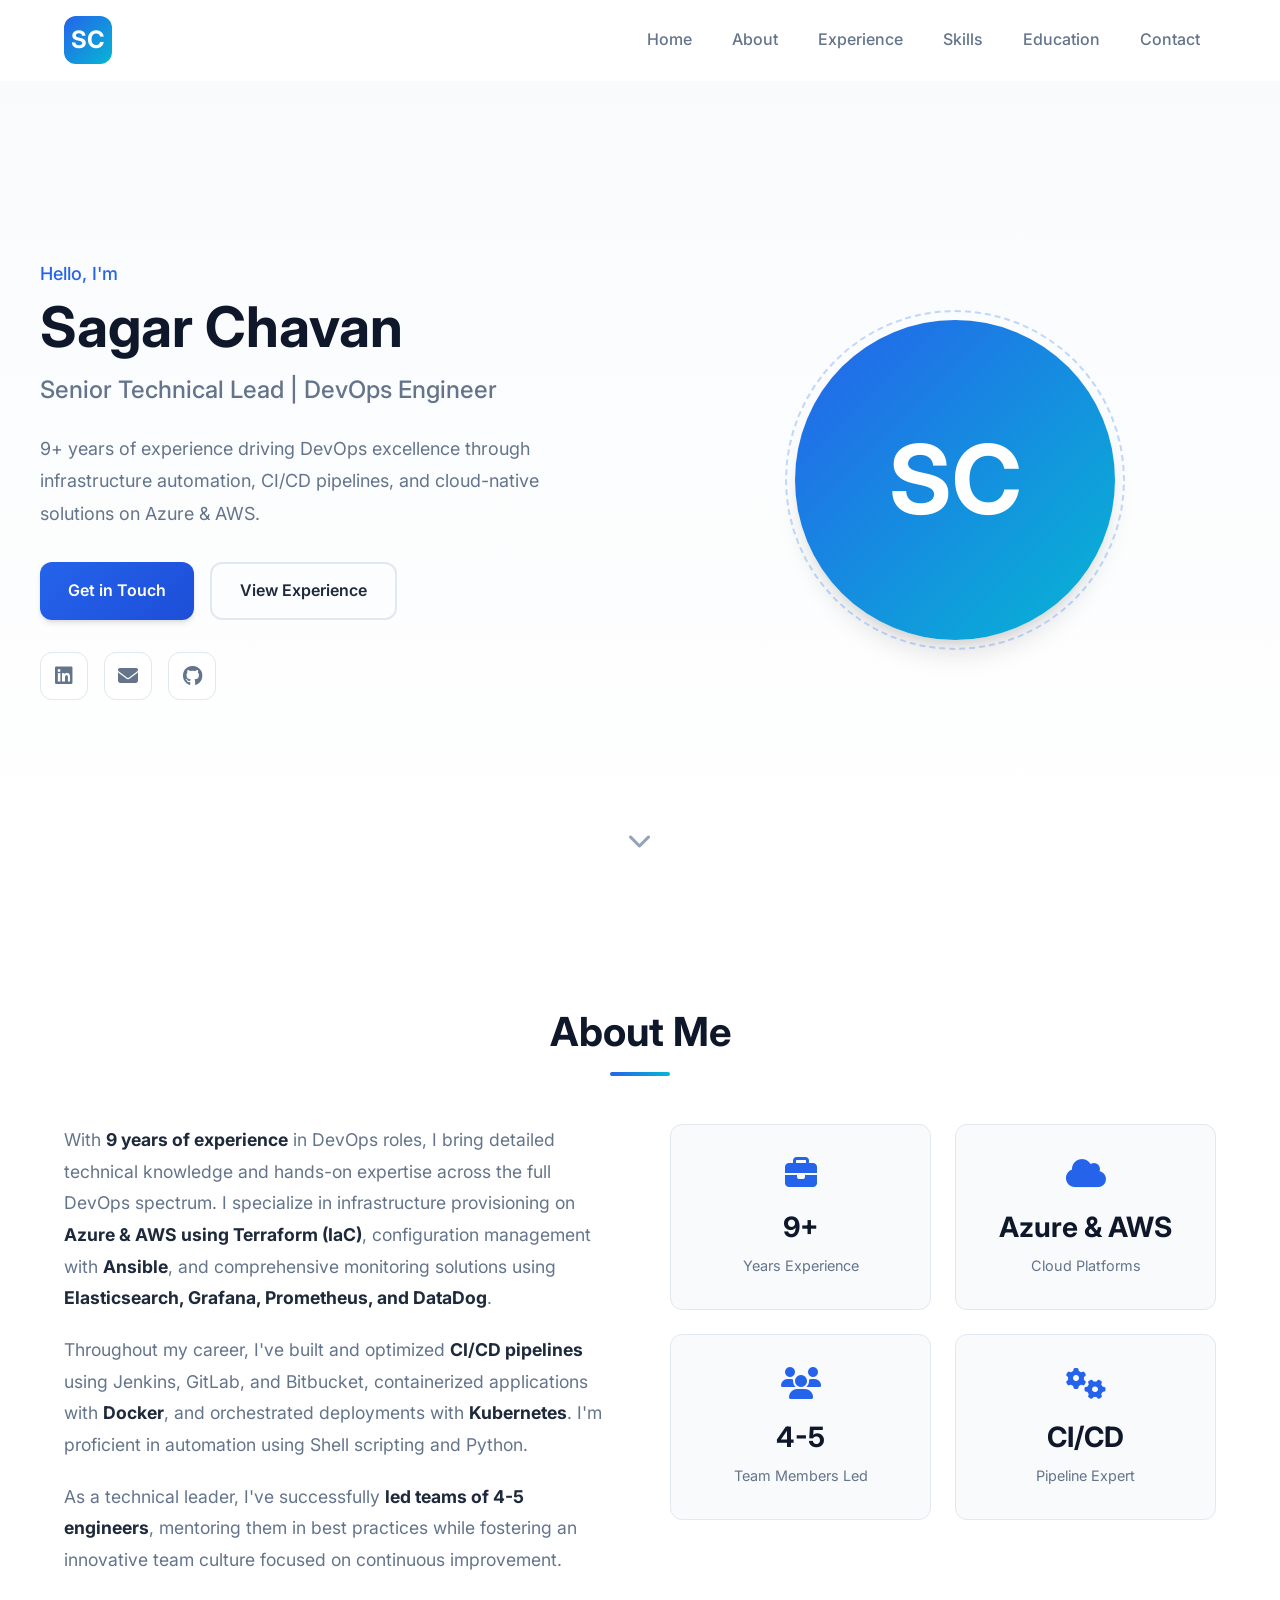
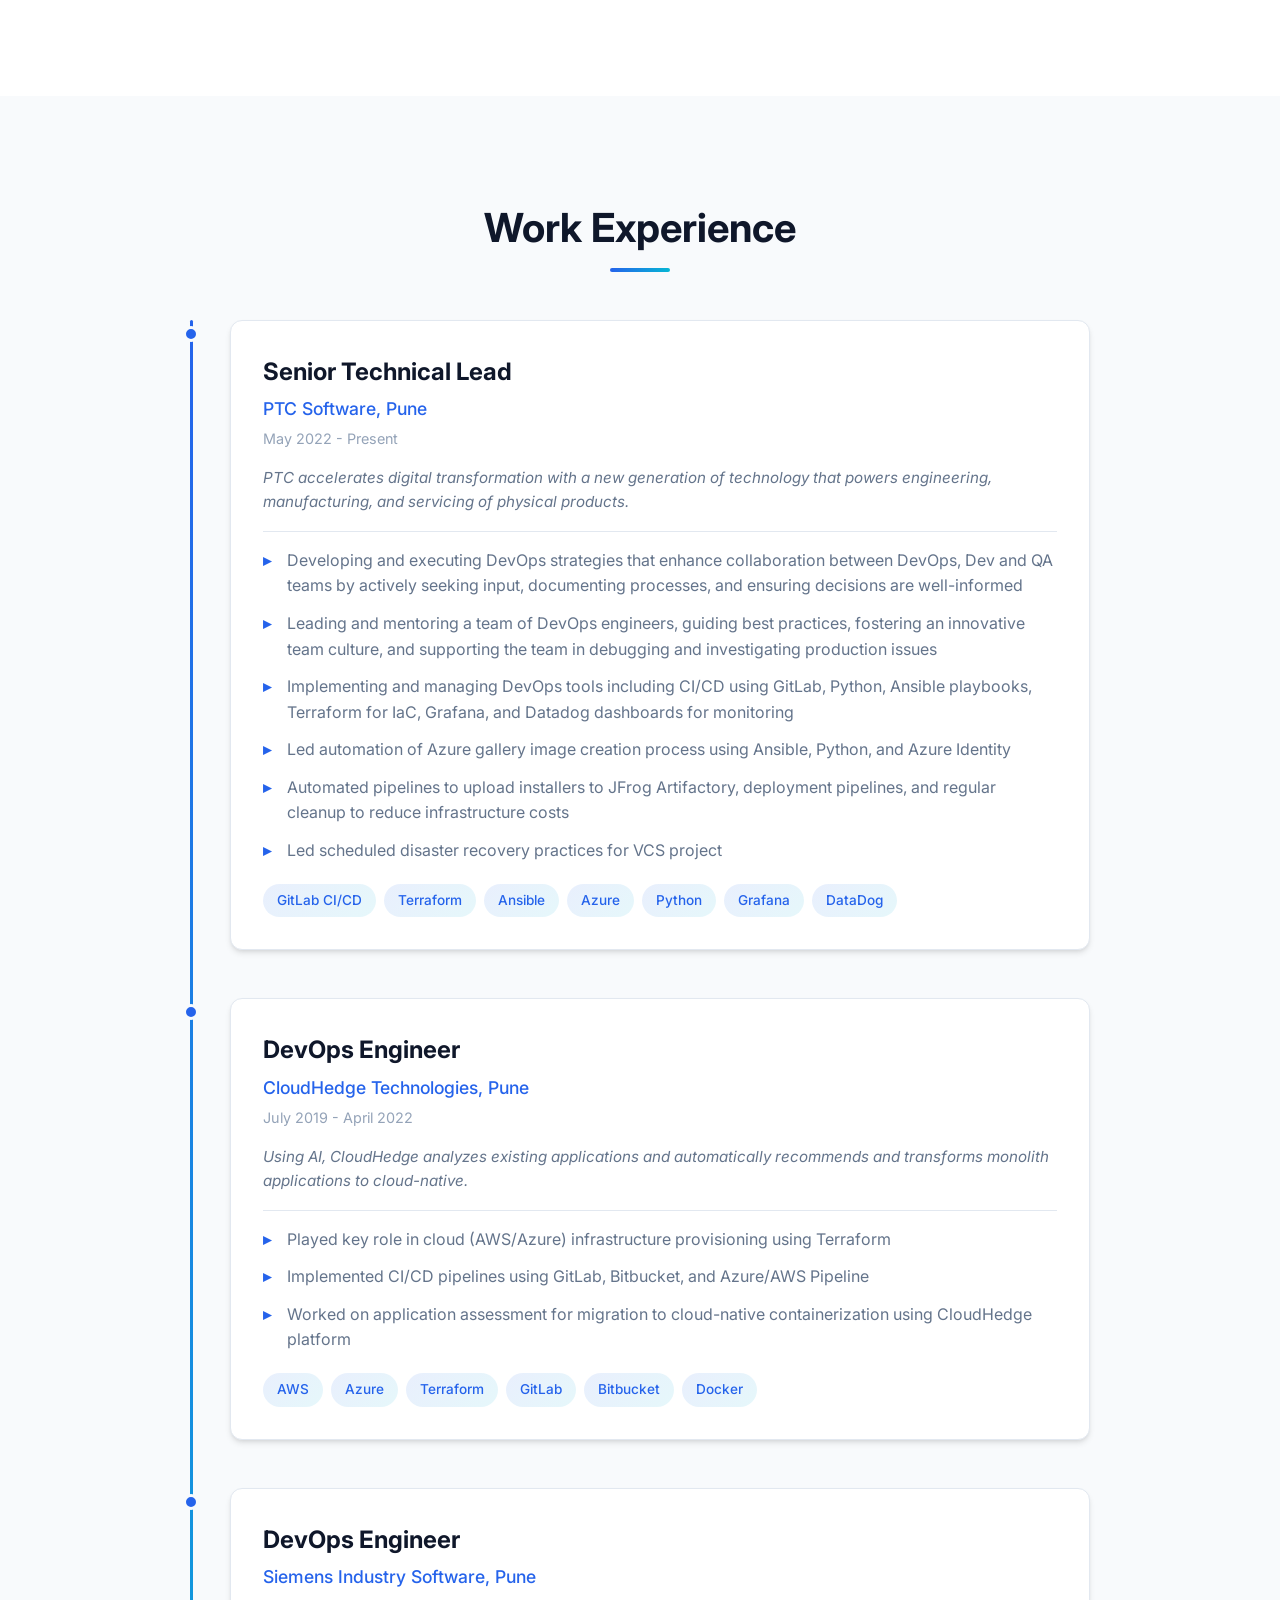
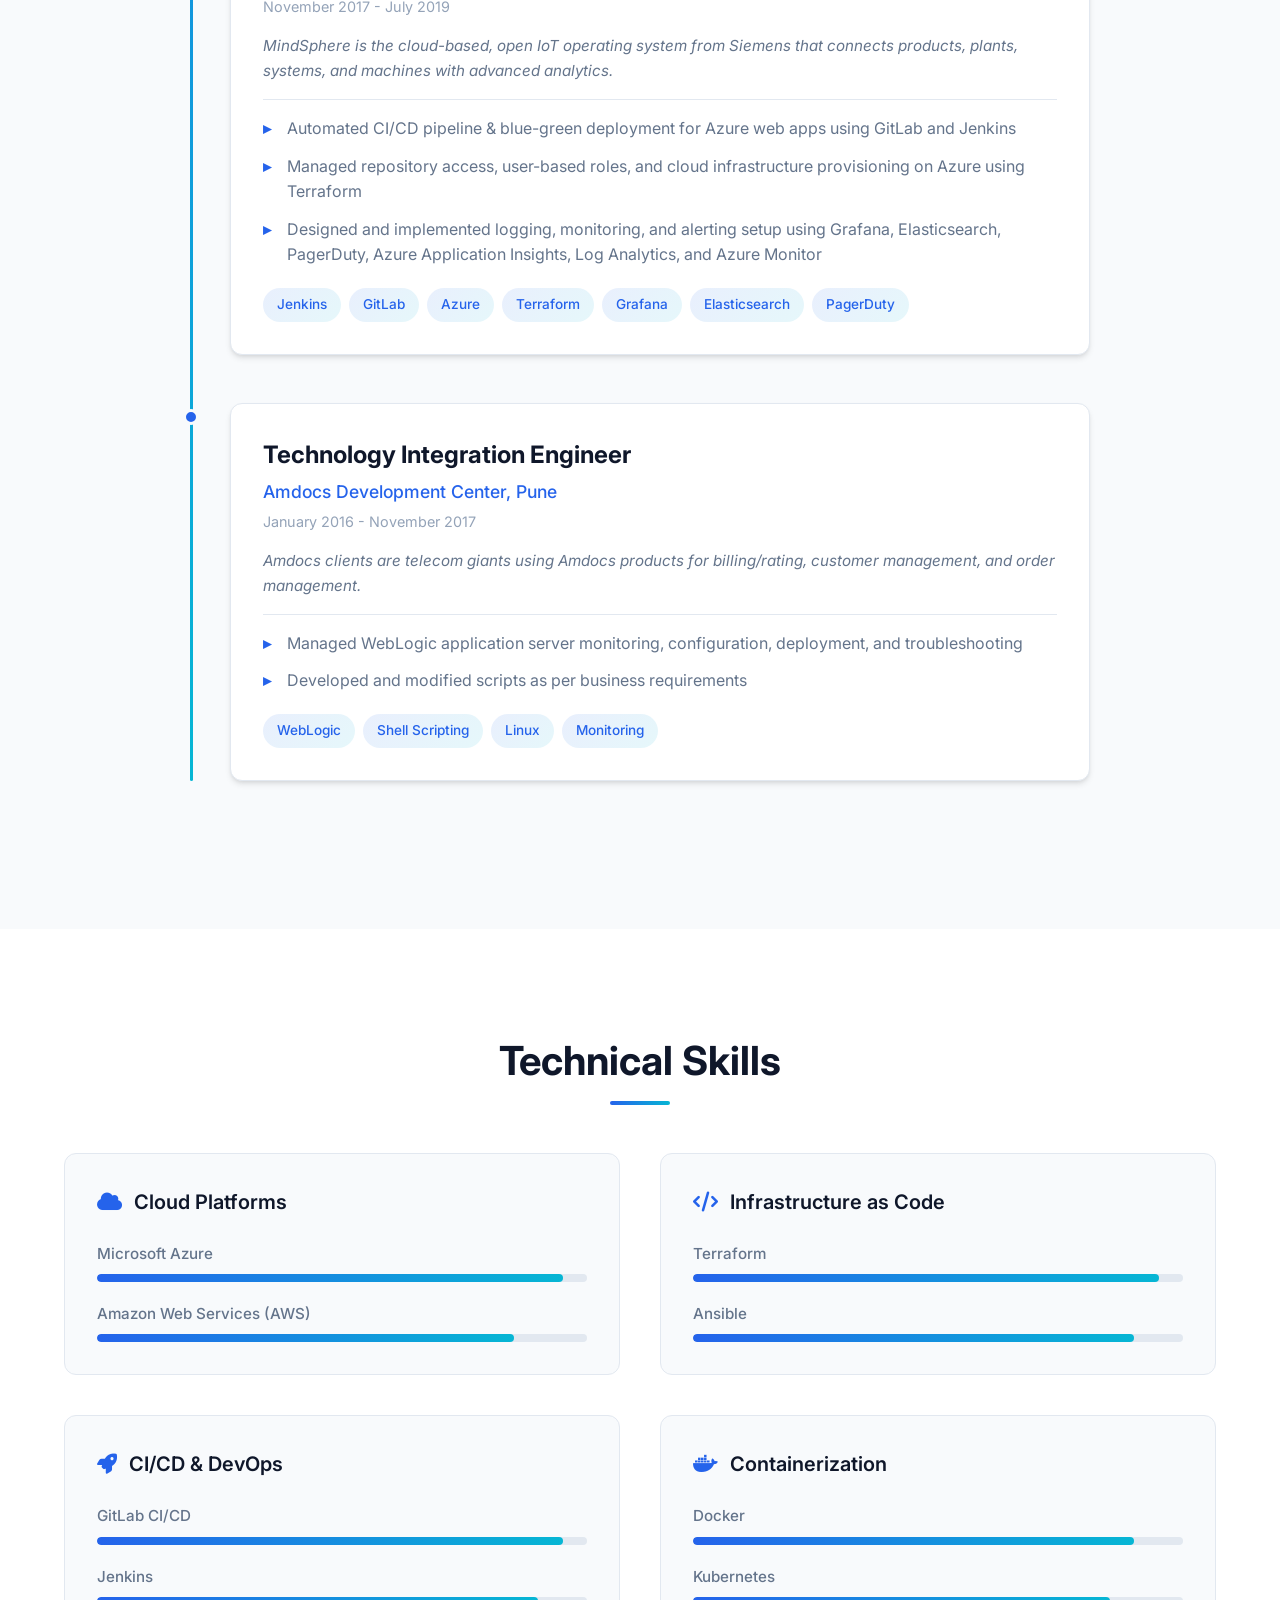
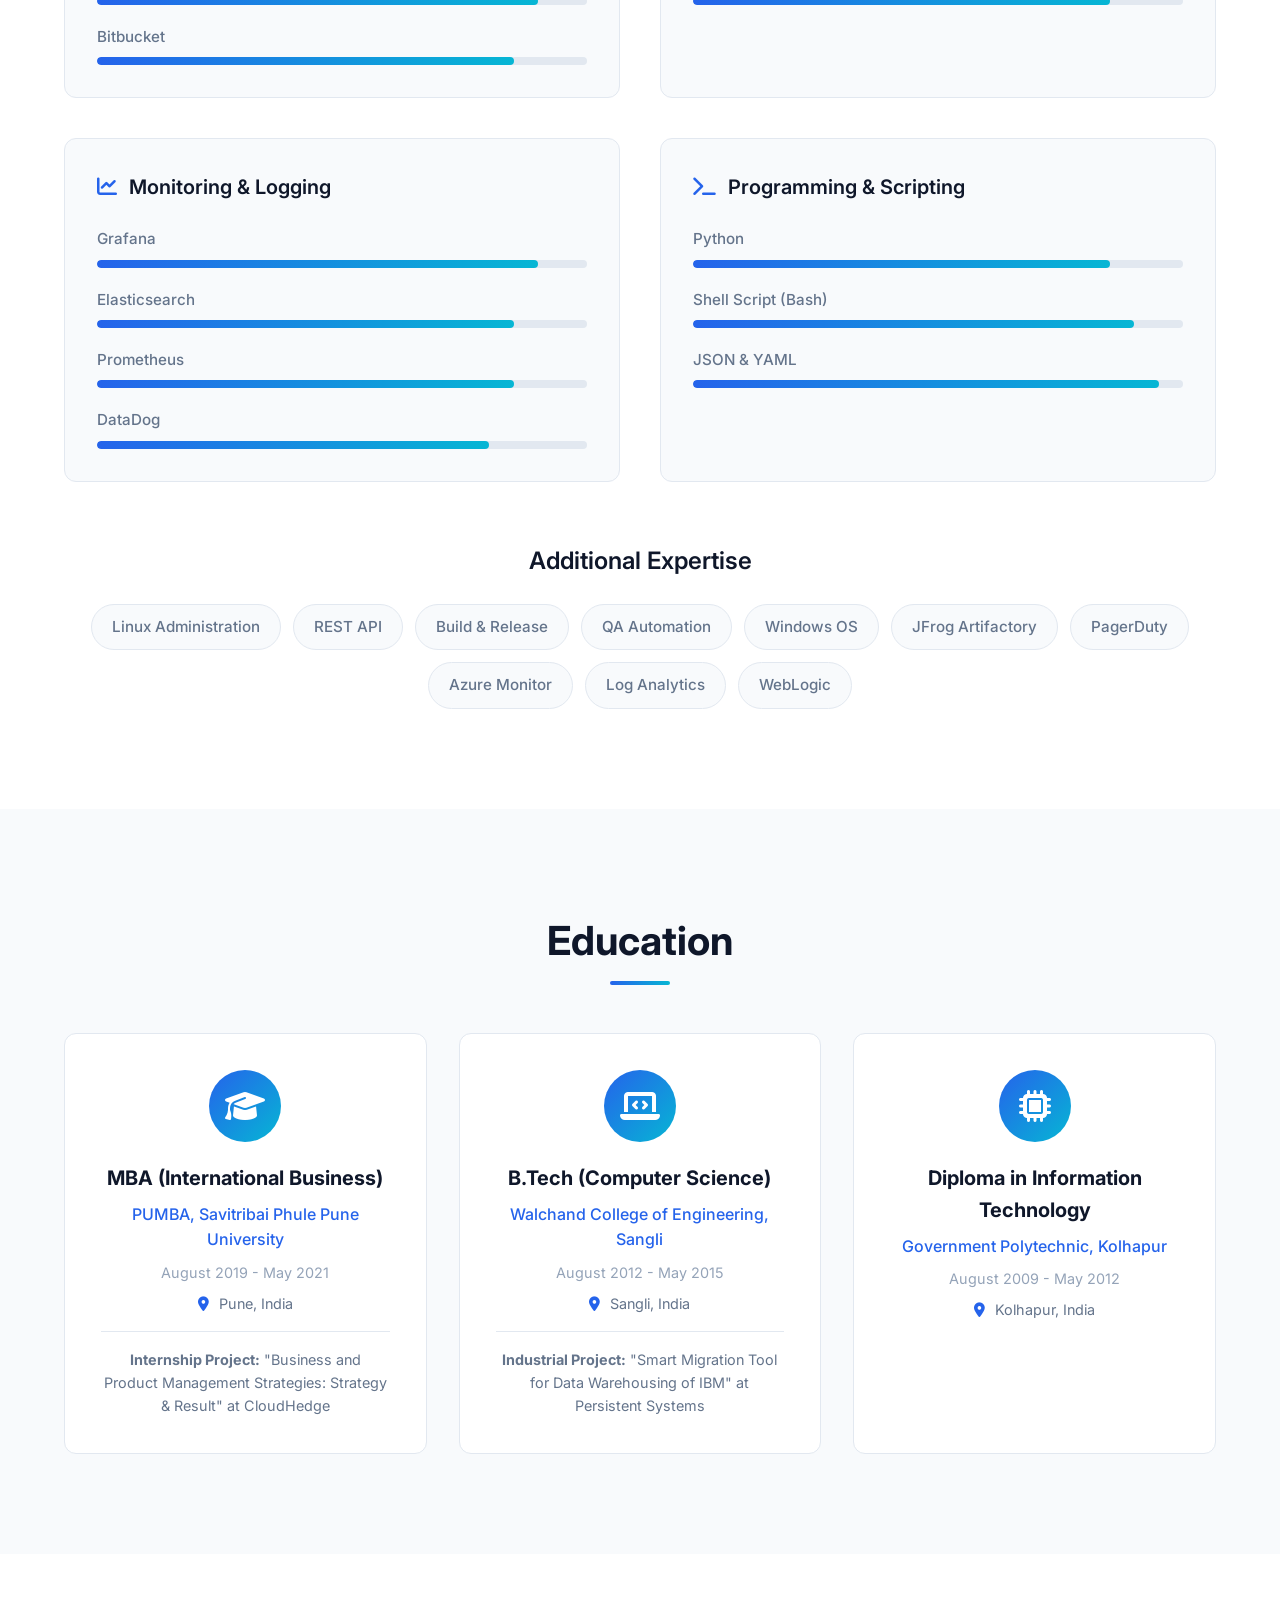
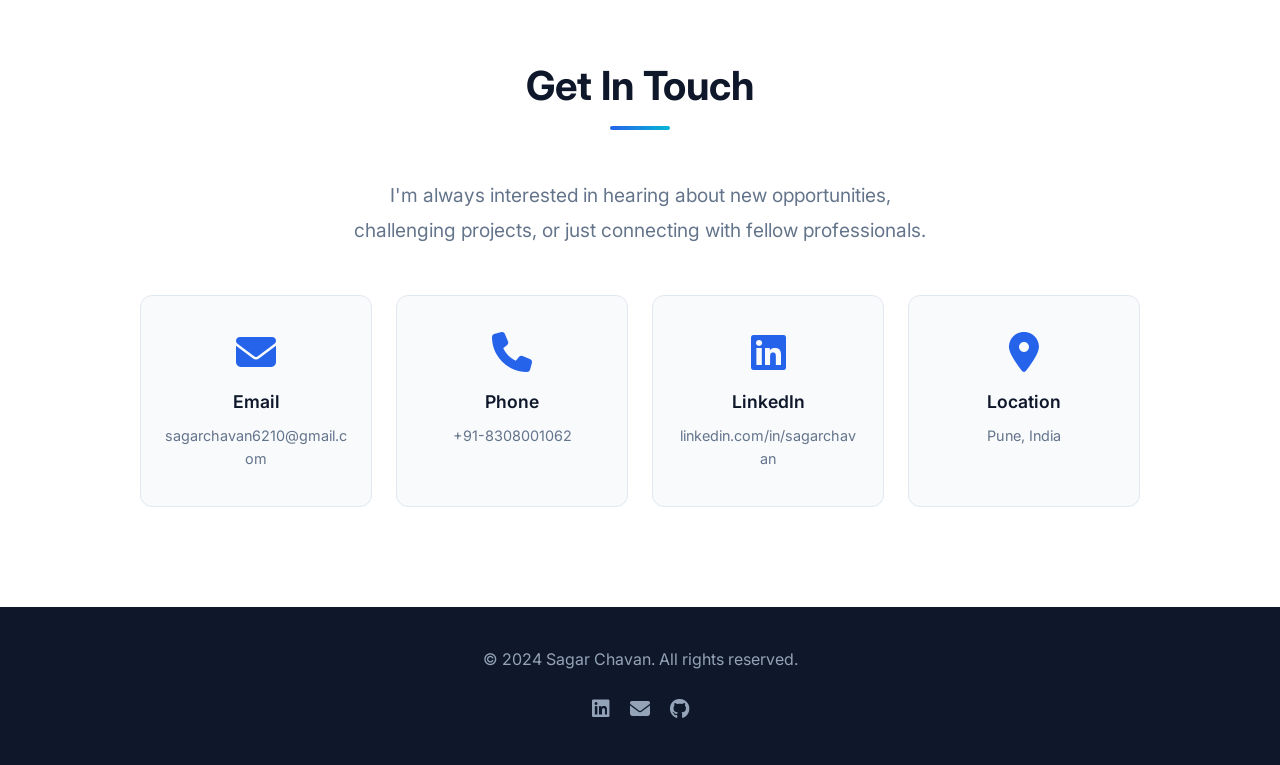
==== index.html @ 1bc1cfb4 "Add professional portfolio website - Responsive single-page portfolio with navbar - Hero section wit" ====
<!DOCTYPE html>
<html lang="en">
<head>
    <meta charset="UTF-8">
    <meta name="viewport" content="width=device-width, initial-scale=1.0">
    <meta name="description" content="Sagar Chavan - Senior Technical Lead | DevOps Engineer with 9+ years of experience">
    <title>Sagar Chavan | Senior Technical Lead - DevOps</title>
    <link rel="stylesheet" href="styles.css">
    <link rel="preconnect" href="https://fonts.googleapis.com">
    <link rel="preconnect" href="https://fonts.gstatic.com" crossorigin>
    <link href="https://fonts.googleapis.com/css2?family=Inter:wght@300;400;500;600;700&display=swap" rel="stylesheet">
    <link rel="stylesheet" href="https://cdnjs.cloudflare.com/ajax/libs/font-awesome/6.4.0/css/all.min.css">
</head>
<body>
    <!-- Navigation -->
    <nav class="navbar">
        <div class="nav-container">
            <a href="#home" class="nav-logo">SC</a>
            <ul class="nav-menu">
                <li><a href="#home" class="nav-link">Home</a></li>
                <li><a href="#about" class="nav-link">About</a></li>
                <li><a href="#experience" class="nav-link">Experience</a></li>
                <li><a href="#skills" class="nav-link">Skills</a></li>
                <li><a href="#education" class="nav-link">Education</a></li>
                <li><a href="#contact" class="nav-link">Contact</a></li>
            </ul>
            <div class="hamburger">
                <span class="bar"></span>
                <span class="bar"></span>
                <span class="bar"></span>
            </div>
        </div>
    </nav>

    <!-- Hero Section -->
    <section id="home" class="hero">
        <div class="hero-content">
            <div class="hero-text">
                <p class="greeting">Hello, I'm</p>
                <h1 class="hero-title">Sagar Chavan</h1>
                <h2 class="hero-subtitle">Senior Technical Lead | DevOps Engineer</h2>
                <p class="hero-description">
                    9+ years of experience driving DevOps excellence through infrastructure automation, 
                    CI/CD pipelines, and cloud-native solutions on Azure & AWS.
                </p>
                <div class="hero-buttons">
                    <a href="#contact" class="btn btn-primary">Get in Touch</a>
                    <a href="#experience" class="btn btn-secondary">View Experience</a>
                </div>
                <div class="social-links">
                    <a href="https://linkedin.com/in/sagarchavan" target="_blank" aria-label="LinkedIn">
                        <i class="fab fa-linkedin"></i>
                    </a>
                    <a href="mailto:sagarchavan6210@gmail.com" aria-label="Email">
                        <i class="fas fa-envelope"></i>
                    </a>
                    <a href="https://github.com/sagarchavan" target="_blank" aria-label="GitHub">
                        <i class="fab fa-github"></i>
                    </a>
                </div>
            </div>
            <div class="hero-visual">
                <div class="profile-circle">
                    <div class="profile-initials">SC</div>
                </div>
            </div>
        </div>
        <div class="scroll-indicator">
            <i class="fas fa-chevron-down"></i>
        </div>
    </section>

    <!-- About Section -->
    <section id="about" class="about">
        <div class="container">
            <h2 class="section-title">About Me</h2>
            <div class="about-content">
                <div class="about-text">
                    <p>
                        With <strong>9 years of experience</strong> in DevOps roles, I bring detailed technical knowledge 
                        and hands-on expertise across the full DevOps spectrum. I specialize in infrastructure provisioning 
                        on <strong>Azure & AWS using Terraform (IaC)</strong>, configuration management with <strong>Ansible</strong>, 
                        and comprehensive monitoring solutions using <strong>Elasticsearch, Grafana, Prometheus, and DataDog</strong>.
                    </p>
                    <p>
                        Throughout my career, I've built and optimized <strong>CI/CD pipelines</strong> using Jenkins, GitLab, 
                        and Bitbucket, containerized applications with <strong>Docker</strong>, and orchestrated deployments 
                        with <strong>Kubernetes</strong>. I'm proficient in automation using Shell scripting and Python.
                    </p>
                    <p>
                        As a technical leader, I've successfully <strong>led teams of 4-5 engineers</strong>, mentoring them 
                        in best practices while fostering an innovative team culture focused on continuous improvement.
                    </p>
                </div>
                <div class="about-highlights">
                    <div class="highlight-card">
                        <i class="fas fa-briefcase"></i>
                        <h3>9+</h3>
                        <p>Years Experience</p>
                    </div>
                    <div class="highlight-card">
                        <i class="fas fa-cloud"></i>
                        <h3>Azure & AWS</h3>
                        <p>Cloud Platforms</p>
                    </div>
                    <div class="highlight-card">
                        <i class="fas fa-users"></i>
                        <h3>4-5</h3>
                        <p>Team Members Led</p>
                    </div>
                    <div class="highlight-card">
                        <i class="fas fa-cogs"></i>
                        <h3>CI/CD</h3>
                        <p>Pipeline Expert</p>
                    </div>
                </div>
            </div>
        </div>
    </section>

    <!-- Experience Section -->
    <section id="experience" class="experience">
        <div class="container">
            <h2 class="section-title">Work Experience</h2>
            <div class="timeline">
                <!-- PTC Software -->
                <div class="timeline-item">
                    <div class="timeline-marker"></div>
                    <div class="timeline-content">
                        <div class="job-header">
                            <h3>Senior Technical Lead</h3>
                            <span class="company">PTC Software, Pune</span>
                            <span class="period">May 2022 - Present</span>
                        </div>
                        <p class="company-description">
                            PTC accelerates digital transformation with a new generation of technology that powers 
                            engineering, manufacturing, and servicing of physical products.
                        </p>
                        <ul class="achievements">
                            <li>Developing and executing DevOps strategies that enhance collaboration between DevOps, Dev and QA teams by actively seeking input, documenting processes, and ensuring decisions are well-informed</li>
                            <li>Leading and mentoring a team of DevOps engineers, guiding best practices, fostering an innovative team culture, and supporting the team in debugging and investigating production issues</li>
                            <li>Implementing and managing DevOps tools including CI/CD using GitLab, Python, Ansible playbooks, Terraform for IaC, Grafana, and Datadog dashboards for monitoring</li>
                            <li>Led automation of Azure gallery image creation process using Ansible, Python, and Azure Identity</li>
                            <li>Automated pipelines to upload installers to JFrog Artifactory, deployment pipelines, and regular cleanup to reduce infrastructure costs</li>
                            <li>Led scheduled disaster recovery practices for VCS project</li>
                        </ul>
                        <div class="tech-tags">
                            <span>GitLab CI/CD</span>
                            <span>Terraform</span>
                            <span>Ansible</span>
                            <span>Azure</span>
                            <span>Python</span>
                            <span>Grafana</span>
                            <span>DataDog</span>
                        </div>
                    </div>
                </div>

                <!-- CloudHedge -->
                <div class="timeline-item">
                    <div class="timeline-marker"></div>
                    <div class="timeline-content">
                        <div class="job-header">
                            <h3>DevOps Engineer</h3>
                            <span class="company">CloudHedge Technologies, Pune</span>
                            <span class="period">July 2019 - April 2022</span>
                        </div>
                        <p class="company-description">
                            Using AI, CloudHedge analyzes existing applications and automatically recommends and transforms 
                            monolith applications to cloud-native.
                        </p>
                        <ul class="achievements">
                            <li>Played key role in cloud (AWS/Azure) infrastructure provisioning using Terraform</li>
                            <li>Implemented CI/CD pipelines using GitLab, Bitbucket, and Azure/AWS Pipeline</li>
                            <li>Worked on application assessment for migration to cloud-native containerization using CloudHedge platform</li>
                        </ul>
                        <div class="tech-tags">
                            <span>AWS</span>
                            <span>Azure</span>
                            <span>Terraform</span>
                            <span>GitLab</span>
                            <span>Bitbucket</span>
                            <span>Docker</span>
                        </div>
                    </div>
                </div>

                <!-- Siemens -->
                <div class="timeline-item">
                    <div class="timeline-marker"></div>
                    <div class="timeline-content">
                        <div class="job-header">
                            <h3>DevOps Engineer</h3>
                            <span class="company">Siemens Industry Software, Pune</span>
                            <span class="period">November 2017 - July 2019</span>
                        </div>
                        <p class="company-description">
                            MindSphere is the cloud-based, open IoT operating system from Siemens that connects products, 
                            plants, systems, and machines with advanced analytics.
                        </p>
                        <ul class="achievements">
                            <li>Automated CI/CD pipeline & blue-green deployment for Azure web apps using GitLab and Jenkins</li>
                            <li>Managed repository access, user-based roles, and cloud infrastructure provisioning on Azure using Terraform</li>
                            <li>Designed and implemented logging, monitoring, and alerting setup using Grafana, Elasticsearch, PagerDuty, Azure Application Insights, Log Analytics, and Azure Monitor</li>
                        </ul>
                        <div class="tech-tags">
                            <span>Jenkins</span>
                            <span>GitLab</span>
                            <span>Azure</span>
                            <span>Terraform</span>
                            <span>Grafana</span>
                            <span>Elasticsearch</span>
                            <span>PagerDuty</span>
                        </div>
                    </div>
                </div>

                <!-- Amdocs -->
                <div class="timeline-item">
                    <div class="timeline-marker"></div>
                    <div class="timeline-content">
                        <div class="job-header">
                            <h3>Technology Integration Engineer</h3>
                            <span class="company">Amdocs Development Center, Pune</span>
                            <span class="period">January 2016 - November 2017</span>
                        </div>
                        <p class="company-description">
                            Amdocs clients are telecom giants using Amdocs products for billing/rating, customer management, 
                            and order management.
                        </p>
                        <ul class="achievements">
                            <li>Managed WebLogic application server monitoring, configuration, deployment, and troubleshooting</li>
                            <li>Developed and modified scripts as per business requirements</li>
                        </ul>
                        <div class="tech-tags">
                            <span>WebLogic</span>
                            <span>Shell Scripting</span>
                            <span>Linux</span>
                            <span>Monitoring</span>
                        </div>
                    </div>
                </div>
            </div>
        </div>
    </section>

    <!-- Skills Section -->
    <section id="skills" class="skills">
        <div class="container">
            <h2 class="section-title">Technical Skills</h2>
            <div class="skills-grid">
                <div class="skill-category">
                    <h3><i class="fas fa-cloud"></i> Cloud Platforms</h3>
                    <div class="skill-items">
                        <div class="skill-item">
                            <span class="skill-name">Microsoft Azure</span>
                            <div class="skill-bar"><div class="skill-progress" style="width: 95%"></div></div>
                        </div>
                        <div class="skill-item">
                            <span class="skill-name">Amazon Web Services (AWS)</span>
                            <div class="skill-bar"><div class="skill-progress" style="width: 85%"></div></div>
                        </div>
                    </div>
                </div>

                <div class="skill-category">
                    <h3><i class="fas fa-code"></i> Infrastructure as Code</h3>
                    <div class="skill-items">
                        <div class="skill-item">
                            <span class="skill-name">Terraform</span>
                            <div class="skill-bar"><div class="skill-progress" style="width: 95%"></div></div>
                        </div>
                        <div class="skill-item">
                            <span class="skill-name">Ansible</span>
                            <div class="skill-bar"><div class="skill-progress" style="width: 90%"></div></div>
                        </div>
                    </div>
                </div>

                <div class="skill-category">
                    <h3><i class="fas fa-rocket"></i> CI/CD & DevOps</h3>
                    <div class="skill-items">
                        <div class="skill-item">
                            <span class="skill-name">GitLab CI/CD</span>
                            <div class="skill-bar"><div class="skill-progress" style="width: 95%"></div></div>
                        </div>
                        <div class="skill-item">
                            <span class="skill-name">Jenkins</span>
                            <div class="skill-bar"><div class="skill-progress" style="width: 90%"></div></div>
                        </div>
                        <div class="skill-item">
                            <span class="skill-name">Bitbucket</span>
                            <div class="skill-bar"><div class="skill-progress" style="width: 85%"></div></div>
                        </div>
                    </div>
                </div>

                <div class="skill-category">
                    <h3><i class="fab fa-docker"></i> Containerization</h3>
                    <div class="skill-items">
                        <div class="skill-item">
                            <span class="skill-name">Docker</span>
                            <div class="skill-bar"><div class="skill-progress" style="width: 90%"></div></div>
                        </div>
                        <div class="skill-item">
                            <span class="skill-name">Kubernetes</span>
                            <div class="skill-bar"><div class="skill-progress" style="width: 85%"></div></div>
                        </div>
                    </div>
                </div>

                <div class="skill-category">
                    <h3><i class="fas fa-chart-line"></i> Monitoring & Logging</h3>
                    <div class="skill-items">
                        <div class="skill-item">
                            <span class="skill-name">Grafana</span>
                            <div class="skill-bar"><div class="skill-progress" style="width: 90%"></div></div>
                        </div>
                        <div class="skill-item">
                            <span class="skill-name">Elasticsearch</span>
                            <div class="skill-bar"><div class="skill-progress" style="width: 85%"></div></div>
                        </div>
                        <div class="skill-item">
                            <span class="skill-name">Prometheus</span>
                            <div class="skill-bar"><div class="skill-progress" style="width: 85%"></div></div>
                        </div>
                        <div class="skill-item">
                            <span class="skill-name">DataDog</span>
                            <div class="skill-bar"><div class="skill-progress" style="width: 80%"></div></div>
                        </div>
                    </div>
                </div>

                <div class="skill-category">
                    <h3><i class="fas fa-terminal"></i> Programming & Scripting</h3>
                    <div class="skill-items">
                        <div class="skill-item">
                            <span class="skill-name">Python</span>
                            <div class="skill-bar"><div class="skill-progress" style="width: 85%"></div></div>
                        </div>
                        <div class="skill-item">
                            <span class="skill-name">Shell Script (Bash)</span>
                            <div class="skill-bar"><div class="skill-progress" style="width: 90%"></div></div>
                        </div>
                        <div class="skill-item">
                            <span class="skill-name">JSON & YAML</span>
                            <div class="skill-bar"><div class="skill-progress" style="width: 95%"></div></div>
                        </div>
                    </div>
                </div>
            </div>

            <div class="additional-skills">
                <h3>Additional Expertise</h3>
                <div class="skill-badges">
                    <span class="badge">Linux Administration</span>
                    <span class="badge">REST API</span>
                    <span class="badge">Build & Release</span>
                    <span class="badge">QA Automation</span>
                    <span class="badge">Windows OS</span>
                    <span class="badge">JFrog Artifactory</span>
                    <span class="badge">PagerDuty</span>
                    <span class="badge">Azure Monitor</span>
                    <span class="badge">Log Analytics</span>
                    <span class="badge">WebLogic</span>
                </div>
            </div>
        </div>
    </section>

    <!-- Education Section -->
    <section id="education" class="education">
        <div class="container">
            <h2 class="section-title">Education</h2>
            <div class="education-grid">
                <div class="education-card">
                    <div class="edu-icon"><i class="fas fa-graduation-cap"></i></div>
                    <h3>MBA (International Business)</h3>
                    <p class="institution">PUMBA, Savitribai Phule Pune University</p>
                    <p class="period">August 2019 - May 2021</p>
                    <p class="location"><i class="fas fa-map-marker-alt"></i> Pune, India</p>
                    <p class="project">
                        <strong>Internship Project:</strong> "Business and Product Management Strategies: Strategy & Result" at CloudHedge
                    </p>
                </div>

                <div class="education-card">
                    <div class="edu-icon"><i class="fas fa-laptop-code"></i></div>
                    <h3>B.Tech (Computer Science)</h3>
                    <p class="institution">Walchand College of Engineering, Sangli</p>
                    <p class="period">August 2012 - May 2015</p>
                    <p class="location"><i class="fas fa-map-marker-alt"></i> Sangli, India</p>
                    <p class="project">
                        <strong>Industrial Project:</strong> "Smart Migration Tool for Data Warehousing of IBM" at Persistent Systems
                    </p>
                </div>

                <div class="education-card">
                    <div class="edu-icon"><i class="fas fa-microchip"></i></div>
                    <h3>Diploma in Information Technology</h3>
                    <p class="institution">Government Polytechnic, Kolhapur</p>
                    <p class="period">August 2009 - May 2012</p>
                    <p class="location"><i class="fas fa-map-marker-alt"></i> Kolhapur, India</p>
                </div>
            </div>
        </div>
    </section>

    <!-- Contact Section -->
    <section id="contact" class="contact">
        <div class="container">
            <h2 class="section-title">Get In Touch</h2>
            <p class="contact-intro">
                I'm always interested in hearing about new opportunities, challenging projects, or just connecting with fellow professionals.
            </p>
            <div class="contact-cards">
                <a href="mailto:sagarchavan6210@gmail.com" class="contact-card">
                    <i class="fas fa-envelope"></i>
                    <h3>Email</h3>
                    <p>sagarchavan6210@gmail.com</p>
                </a>
                <a href="tel:+918308001062" class="contact-card">
                    <i class="fas fa-phone"></i>
                    <h3>Phone</h3>
                    <p>+91-8308001062</p>
                </a>
                <a href="https://linkedin.com/in/sagarchavan" target="_blank" class="contact-card">
                    <i class="fab fa-linkedin"></i>
                    <h3>LinkedIn</h3>
                    <p>linkedin.com/in/sagarchavan</p>
                </a>
                <div class="contact-card">
                    <i class="fas fa-map-marker-alt"></i>
                    <h3>Location</h3>
                    <p>Pune, India</p>
                </div>
            </div>
        </div>
    </section>

    <!-- Footer -->
    <footer class="footer">
        <div class="container">
            <p>&copy; 2024 Sagar Chavan. All rights reserved.</p>
            <div class="footer-links">
                <a href="https://linkedin.com/in/sagarchavan" target="_blank"><i class="fab fa-linkedin"></i></a>
                <a href="mailto:sagarchavan6210@gmail.com"><i class="fas fa-envelope"></i></a>
                <a href="https://github.com/sagarchavan" target="_blank"><i class="fab fa-github"></i></a>
            </div>
        </div>
    </footer>

    <script>
        // Mobile menu toggle
        const hamburger = document.querySelector('.hamburger');
        const navMenu = document.querySelector('.nav-menu');

        hamburger.addEventListener('click', () => {
            hamburger.classList.toggle('active');
            navMenu.classList.toggle('active');
        });

        // Close menu when clicking a link
        document.querySelectorAll('.nav-link').forEach(link => {
            link.addEventListener('click', () => {
                hamburger.classList.remove('active');
                navMenu.classList.remove('active');
            });
        });

        // Navbar scroll effect
        window.addEventListener('scroll', () => {
            const navbar = document.querySelector('.navbar');
            if (window.scrollY > 50) {
                navbar.classList.add('scrolled');
            } else {
                navbar.classList.remove('scrolled');
            }
        });

        // Smooth scrolling for anchor links
        document.querySelectorAll('a[href^="#"]').forEach(anchor => {
            anchor.addEventListener('click', function (e) {
                e.preventDefault();
                const target = document.querySelector(this.getAttribute('href'));
                if (target) {
                    target.scrollIntoView({
                        behavior: 'smooth',
                        block: 'start'
                    });
                }
            });
        });

        // Animate skill bars on scroll
        const observerOptions = {
            threshold: 0.5
        };

        const observer = new IntersectionObserver((entries) => {
            entries.forEach(entry => {
                if (entry.isIntersecting) {
                    entry.target.classList.add('animate');
                }
            });
        }, observerOptions);

        document.querySelectorAll('.skill-progress').forEach(bar => {
            observer.observe(bar);
        });

        // Animate timeline items on scroll
        const timelineObserver = new IntersectionObserver((entries) => {
            entries.forEach(entry => {
                if (entry.isIntersecting) {
                    entry.target.classList.add('visible');
                }
            });
        }, { threshold: 0.2 });

        document.querySelectorAll('.timeline-item').forEach(item => {
            timelineObserver.observe(item);
        });
    </script>
</body>
</html>
---- styles.css ----
/* ===== CSS Variables ===== */
:root {
    --primary-color: #2563eb;
    --primary-dark: #1d4ed8;
    --primary-light: #3b82f6;
    --secondary-color: #0f172a;
    --accent-color: #06b6d4;
    --text-primary: #1e293b;
    --text-secondary: #64748b;
    --text-light: #94a3b8;
    --bg-primary: #ffffff;
    --bg-secondary: #f8fafc;
    --bg-dark: #0f172a;
    --border-color: #e2e8f0;
    --shadow-sm: 0 1px 2px 0 rgb(0 0 0 / 0.05);
    --shadow-md: 0 4px 6px -1px rgb(0 0 0 / 0.1), 0 2px 4px -2px rgb(0 0 0 / 0.1);
    --shadow-lg: 0 10px 15px -3px rgb(0 0 0 / 0.1), 0 4px 6px -4px rgb(0 0 0 / 0.1);
    --shadow-xl: 0 20px 25px -5px rgb(0 0 0 / 0.1), 0 8px 10px -6px rgb(0 0 0 / 0.1);
    --transition: all 0.3s ease;
    --border-radius: 12px;
}

/* ===== Reset & Base Styles ===== */
* {
    margin: 0;
    padding: 0;
    box-sizing: border-box;
}

html {
    scroll-behavior: smooth;
}

body {
    font-family: 'Inter', -apple-system, BlinkMacSystemFont, 'Segoe UI', Roboto, sans-serif;
    line-height: 1.6;
    color: var(--text-primary);
    background-color: var(--bg-primary);
}

.container {
    max-width: 1200px;
    margin: 0 auto;
    padding: 0 24px;
}

/* ===== Navigation ===== */
.navbar {
    position: fixed;
    top: 0;
    left: 0;
    right: 0;
    z-index: 1000;
    background: rgba(255, 255, 255, 0.9);
    backdrop-filter: blur(10px);
    border-bottom: 1px solid transparent;
    transition: var(--transition);
}

.navbar.scrolled {
    background: rgba(255, 255, 255, 0.98);
    border-bottom-color: var(--border-color);
    box-shadow: var(--shadow-sm);
}

.nav-container {
    max-width: 1200px;
    margin: 0 auto;
    padding: 16px 24px;
    display: flex;
    justify-content: space-between;
    align-items: center;
}

.nav-logo {
    font-size: 1.5rem;
    font-weight: 700;
    color: var(--primary-color);
    text-decoration: none;
    display: flex;
    align-items: center;
    justify-content: center;
    width: 48px;
    height: 48px;
    background: linear-gradient(135deg, var(--primary-color), var(--accent-color));
    color: white;
    border-radius: 12px;
}

.nav-menu {
    display: flex;
    list-style: none;
    gap: 8px;
}

.nav-link {
    text-decoration: none;
    color: var(--text-secondary);
    padding: 8px 16px;
    border-radius: 8px;
    font-weight: 500;
    transition: var(--transition);
}

.nav-link:hover {
    color: var(--primary-color);
    background-color: var(--bg-secondary);
}

.hamburger {
    display: none;
    flex-direction: column;
    cursor: pointer;
    gap: 5px;
}

.bar {
    width: 25px;
    height: 3px;
    background-color: var(--text-primary);
    border-radius: 2px;
    transition: var(--transition);
}

/* ===== Hero Section ===== */
.hero {
    min-height: 100vh;
    display: flex;
    flex-direction: column;
    justify-content: center;
    align-items: center;
    padding: 120px 24px 60px;
    background: linear-gradient(180deg, var(--bg-secondary) 0%, var(--bg-primary) 100%);
    position: relative;
}

.hero-content {
    max-width: 1200px;
    width: 100%;
    display: grid;
    grid-template-columns: 1fr 1fr;
    gap: 60px;
    align-items: center;
}

.hero-text {
    max-width: 600px;
}

.greeting {
    color: var(--primary-color);
    font-weight: 500;
    font-size: 1.125rem;
    margin-bottom: 8px;
}

.hero-title {
    font-size: 3.5rem;
    font-weight: 700;
    color: var(--secondary-color);
    line-height: 1.1;
    margin-bottom: 12px;
}

.hero-subtitle {
    font-size: 1.5rem;
    font-weight: 500;
    color: var(--text-secondary);
    margin-bottom: 24px;
}

.hero-description {
    font-size: 1.125rem;
    color: var(--text-secondary);
    line-height: 1.8;
    margin-bottom: 32px;
}

.hero-buttons {
    display: flex;
    gap: 16px;
    margin-bottom: 32px;
}

.btn {
    display: inline-flex;
    align-items: center;
    justify-content: center;
    padding: 14px 28px;
    border-radius: var(--border-radius);
    font-weight: 600;
    font-size: 1rem;
    text-decoration: none;
    transition: var(--transition);
    cursor: pointer;
    border: none;
}

.btn-primary {
    background: linear-gradient(135deg, var(--primary-color), var(--primary-dark));
    color: white;
    box-shadow: var(--shadow-md);
}

.btn-primary:hover {
    transform: translateY(-2px);
    box-shadow: var(--shadow-lg);
}

.btn-secondary {
    background: transparent;
    color: var(--text-primary);
    border: 2px solid var(--border-color);
}

.btn-secondary:hover {
    border-color: var(--primary-color);
    color: var(--primary-color);
}

.social-links {
    display: flex;
    gap: 16px;
}

.social-links a {
    display: flex;
    align-items: center;
    justify-content: center;
    width: 48px;
    height: 48px;
    background: var(--bg-primary);
    border: 1px solid var(--border-color);
    border-radius: 12px;
    color: var(--text-secondary);
    font-size: 1.25rem;
    text-decoration: none;
    transition: var(--transition);
}

.social-links a:hover {
    background: var(--primary-color);
    border-color: var(--primary-color);
    color: white;
    transform: translateY(-2px);
}

.hero-visual {
    display: flex;
    justify-content: center;
    align-items: center;
}

.profile-circle {
    width: 320px;
    height: 320px;
    border-radius: 50%;
    background: linear-gradient(135deg, var(--primary-color), var(--accent-color));
    display: flex;
    align-items: center;
    justify-content: center;
    box-shadow: var(--shadow-xl);
    position: relative;
}

.profile-circle::before {
    content: '';
    position: absolute;
    inset: -10px;
    border-radius: 50%;
    border: 2px dashed var(--primary-light);
    opacity: 0.3;
    animation: rotate 20s linear infinite;
}

@keyframes rotate {
    from { transform: rotate(0deg); }
    to { transform: rotate(360deg); }
}

.profile-initials {
    font-size: 6rem;
    font-weight: 700;
    color: white;
}

.scroll-indicator {
    position: absolute;
    bottom: 40px;
    animation: bounce 2s infinite;
    color: var(--text-light);
    font-size: 1.5rem;
}

@keyframes bounce {
    0%, 20%, 50%, 80%, 100% { transform: translateY(0); }
    40% { transform: translateY(-10px); }
    60% { transform: translateY(-5px); }
}

/* ===== Section Styles ===== */
section {
    padding: 100px 0;
}

.section-title {
    font-size: 2.5rem;
    font-weight: 700;
    text-align: center;
    margin-bottom: 60px;
    color: var(--secondary-color);
    position: relative;
}

.section-title::after {
    content: '';
    position: absolute;
    bottom: -12px;
    left: 50%;
    transform: translateX(-50%);
    width: 60px;
    height: 4px;
    background: linear-gradient(90deg, var(--primary-color), var(--accent-color));
    border-radius: 2px;
}

/* ===== About Section ===== */
.about {
    background: var(--bg-primary);
}

.about-content {
    display: grid;
    grid-template-columns: 1fr 1fr;
    gap: 60px;
    align-items: start;
}

.about-text p {
    margin-bottom: 20px;
    color: var(--text-secondary);
    font-size: 1.1rem;
    line-height: 1.8;
}

.about-text strong {
    color: var(--text-primary);
}

.about-highlights {
    display: grid;
    grid-template-columns: repeat(2, 1fr);
    gap: 24px;
}

.highlight-card {
    background: var(--bg-secondary);
    padding: 32px;
    border-radius: var(--border-radius);
    text-align: center;
    transition: var(--transition);
    border: 1px solid var(--border-color);
}

.highlight-card:hover {
    transform: translateY(-5px);
    box-shadow: var(--shadow-lg);
    border-color: var(--primary-light);
}

.highlight-card i {
    font-size: 2rem;
    color: var(--primary-color);
    margin-bottom: 16px;
}

.highlight-card h3 {
    font-size: 1.75rem;
    font-weight: 700;
    color: var(--secondary-color);
    margin-bottom: 4px;
}

.highlight-card p {
    color: var(--text-secondary);
    font-size: 0.9rem;
}

/* ===== Experience Section ===== */
.experience {
    background: var(--bg-secondary);
}

.timeline {
    position: relative;
    max-width: 900px;
    margin: 0 auto;
}

.timeline::before {
    content: '';
    position: absolute;
    left: 0;
    top: 0;
    bottom: 0;
    width: 3px;
    background: linear-gradient(180deg, var(--primary-color), var(--accent-color));
    border-radius: 2px;
}

.timeline-item {
    position: relative;
    padding-left: 40px;
    margin-bottom: 48px;
    opacity: 0;
    transform: translateX(-20px);
    transition: all 0.5s ease;
}

.timeline-item.visible {
    opacity: 1;
    transform: translateX(0);
}

.timeline-marker {
    position: absolute;
    left: -7px;
    top: 6px;
    width: 16px;
    height: 16px;
    background: var(--primary-color);
    border: 3px solid var(--bg-secondary);
    border-radius: 50%;
    z-index: 1;
}

.timeline-content {
    background: var(--bg-primary);
    padding: 32px;
    border-radius: var(--border-radius);
    box-shadow: var(--shadow-md);
    border: 1px solid var(--border-color);
    transition: var(--transition);
}

.timeline-content:hover {
    box-shadow: var(--shadow-lg);
    border-color: var(--primary-light);
}

.job-header {
    margin-bottom: 16px;
}

.job-header h3 {
    font-size: 1.5rem;
    font-weight: 700;
    color: var(--secondary-color);
    margin-bottom: 4px;
}

.job-header .company {
    display: block;
    font-size: 1.1rem;
    color: var(--primary-color);
    font-weight: 500;
    margin-bottom: 4px;
}

.job-header .period {
    display: block;
    font-size: 0.9rem;
    color: var(--text-light);
}

.company-description {
    font-size: 0.95rem;
    color: var(--text-secondary);
    font-style: italic;
    margin-bottom: 16px;
    padding-bottom: 16px;
    border-bottom: 1px solid var(--border-color);
}

.achievements {
    list-style: none;
    margin-bottom: 20px;
}

.achievements li {
    position: relative;
    padding-left: 24px;
    margin-bottom: 12px;
    color: var(--text-secondary);
    line-height: 1.6;
}

.achievements li::before {
    content: '▸';
    position: absolute;
    left: 0;
    color: var(--primary-color);
    font-weight: bold;
}

.tech-tags {
    display: flex;
    flex-wrap: wrap;
    gap: 8px;
}

.tech-tags span {
    background: linear-gradient(135deg, rgba(37, 99, 235, 0.1), rgba(6, 182, 212, 0.1));
    color: var(--primary-color);
    padding: 6px 14px;
    border-radius: 20px;
    font-size: 0.85rem;
    font-weight: 500;
}

/* ===== Skills Section ===== */
.skills {
    background: var(--bg-primary);
}

.skills-grid {
    display: grid;
    grid-template-columns: repeat(2, 1fr);
    gap: 40px;
    margin-bottom: 60px;
}

.skill-category {
    background: var(--bg-secondary);
    padding: 32px;
    border-radius: var(--border-radius);
    border: 1px solid var(--border-color);
}

.skill-category h3 {
    display: flex;
    align-items: center;
    gap: 12px;
    font-size: 1.25rem;
    font-weight: 600;
    color: var(--secondary-color);
    margin-bottom: 24px;
}

.skill-category h3 i {
    color: var(--primary-color);
}

.skill-items {
    display: flex;
    flex-direction: column;
    gap: 20px;
}

.skill-item {
    display: flex;
    flex-direction: column;
    gap: 8px;
}

.skill-name {
    font-size: 0.95rem;
    font-weight: 500;
    color: var(--text-secondary);
}

.skill-bar {
    height: 8px;
    background: var(--border-color);
    border-radius: 4px;
    overflow: hidden;
}

.skill-progress {
    height: 100%;
    background: linear-gradient(90deg, var(--primary-color), var(--accent-color));
    border-radius: 4px;
    width: 0;
    transition: width 1s ease;
}

.skill-progress.animate {
    width: var(--skill-width, 0);
}

.additional-skills {
    text-align: center;
}

.additional-skills h3 {
    font-size: 1.5rem;
    font-weight: 600;
    color: var(--secondary-color);
    margin-bottom: 24px;
}

.skill-badges {
    display: flex;
    flex-wrap: wrap;
    justify-content: center;
    gap: 12px;
}

.badge {
    background: var(--bg-secondary);
    border: 1px solid var(--border-color);
    color: var(--text-secondary);
    padding: 10px 20px;
    border-radius: 25px;
    font-size: 0.95rem;
    font-weight: 500;
    transition: var(--transition);
}

.badge:hover {
    background: var(--primary-color);
    border-color: var(--primary-color);
    color: white;
    transform: translateY(-2px);
}

/* ===== Education Section ===== */
.education {
    background: var(--bg-secondary);
}

.education-grid {
    display: grid;
    grid-template-columns: repeat(3, 1fr);
    gap: 32px;
}

.education-card {
    background: var(--bg-primary);
    padding: 36px;
    border-radius: var(--border-radius);
    text-align: center;
    border: 1px solid var(--border-color);
    transition: var(--transition);
}

.education-card:hover {
    transform: translateY(-5px);
    box-shadow: var(--shadow-lg);
    border-color: var(--primary-light);
}

.edu-icon {
    width: 72px;
    height: 72px;
    margin: 0 auto 20px;
    background: linear-gradient(135deg, var(--primary-color), var(--accent-color));
    border-radius: 50%;
    display: flex;
    align-items: center;
    justify-content: center;
}

.edu-icon i {
    font-size: 2rem;
    color: white;
}

.education-card h3 {
    font-size: 1.25rem;
    font-weight: 700;
    color: var(--secondary-color);
    margin-bottom: 8px;
}

.education-card .institution {
    font-size: 1rem;
    color: var(--primary-color);
    font-weight: 500;
    margin-bottom: 8px;
}

.education-card .period {
    font-size: 0.9rem;
    color: var(--text-light);
    margin-bottom: 8px;
}

.education-card .location {
    font-size: 0.9rem;
    color: var(--text-secondary);
    margin-bottom: 16px;
}

.education-card .location i {
    margin-right: 6px;
    color: var(--primary-color);
}

.education-card .project {
    font-size: 0.9rem;
    color: var(--text-secondary);
    padding-top: 16px;
    border-top: 1px solid var(--border-color);
    line-height: 1.6;
}

/* ===== Contact Section ===== */
.contact {
    background: var(--bg-primary);
}

.contact-intro {
    text-align: center;
    font-size: 1.2rem;
    color: var(--text-secondary);
    max-width: 600px;
    margin: 0 auto 48px;
    line-height: 1.8;
}

.contact-cards {
    display: grid;
    grid-template-columns: repeat(4, 1fr);
    gap: 24px;
    max-width: 1000px;
    margin: 0 auto;
}

.contact-card {
    background: var(--bg-secondary);
    padding: 36px 24px;
    border-radius: var(--border-radius);
    text-align: center;
    text-decoration: none;
    border: 1px solid var(--border-color);
    transition: var(--transition);
}

.contact-card:hover {
    transform: translateY(-5px);
    box-shadow: var(--shadow-lg);
    border-color: var(--primary-light);
}

.contact-card i {
    font-size: 2.5rem;
    color: var(--primary-color);
    margin-bottom: 16px;
}

.contact-card h3 {
    font-size: 1.1rem;
    font-weight: 600;
    color: var(--secondary-color);
    margin-bottom: 8px;
}

.contact-card p {
    font-size: 0.9rem;
    color: var(--text-secondary);
    word-break: break-word;
}

/* ===== Footer ===== */
.footer {
    background: var(--bg-dark);
    padding: 40px 0;
    text-align: center;
}

.footer p {
    color: var(--text-light);
    margin-bottom: 20px;
}

.footer-links {
    display: flex;
    justify-content: center;
    gap: 20px;
}

.footer-links a {
    color: var(--text-light);
    font-size: 1.25rem;
    transition: var(--transition);
}

.footer-links a:hover {
    color: var(--primary-light);
}

/* ===== Responsive Design ===== */
@media (max-width: 1024px) {
    .hero-content {
        grid-template-columns: 1fr;
        text-align: center;
    }

    .hero-text {
        max-width: 100%;
    }

    .hero-buttons {
        justify-content: center;
    }

    .social-links {
        justify-content: center;
    }

    .profile-circle {
        width: 250px;
        height: 250px;
    }

    .profile-initials {
        font-size: 4rem;
    }

    .about-content {
        grid-template-columns: 1fr;
    }

    .skills-grid {
        grid-template-columns: 1fr;
    }

    .education-grid {
        grid-template-columns: 1fr;
    }

    .contact-cards {
        grid-template-columns: repeat(2, 1fr);
    }
}

@media (max-width: 768px) {
    .nav-menu {
        position: fixed;
        left: -100%;
        top: 80px;
        flex-direction: column;
        background-color: var(--bg-primary);
        width: 100%;
        text-align: center;
        transition: 0.3s;
        box-shadow: var(--shadow-lg);
        padding: 24px 0;
    }

    .nav-menu.active {
        left: 0;
    }

    .hamburger {
        display: flex;
    }

    .hamburger.active .bar:nth-child(2) {
        opacity: 0;
    }

    .hamburger.active .bar:nth-child(1) {
        transform: translateY(8px) rotate(45deg);
    }

    .hamburger.active .bar:nth-child(3) {
        transform: translateY(-8px) rotate(-45deg);
    }

    .hero-title {
        font-size: 2.5rem;
    }

    .hero-subtitle {
        font-size: 1.25rem;
    }

    .section-title {
        font-size: 2rem;
    }

    .hero-buttons {
        flex-direction: column;
        align-items: center;
    }

    .about-highlights {
        grid-template-columns: 1fr;
    }

    .timeline::before {
        left: 0;
    }

    .timeline-item {
        padding-left: 30px;
    }

    .timeline-marker {
        left: -7px;
    }

    .contact-cards {
        grid-template-columns: 1fr;
    }
}

@media (max-width: 480px) {
    .hero-title {
        font-size: 2rem;
    }

    .profile-circle {
        width: 200px;
        height: 200px;
    }

    .profile-initials {
        font-size: 3rem;
    }

    .btn {
        width: 100%;
    }

    .timeline-content {
        padding: 24px;
    }
}

/* ===== Animation for skill bars ===== */
.skill-progress {
    animation: none;
}

.skill-progress.animate {
    animation: fillBar 1.5s ease forwards;
}

@keyframes fillBar {
    from { width: 0; }
}

/* ===== Print Styles ===== */
@media print {
    .navbar, .scroll-indicator, .hero-buttons, .social-links, .footer {
        display: none;
    }

    section {
        padding: 40px 0;
        break-inside: avoid;
    }

    .hero {
        min-height: auto;
        padding: 40px 24px;
    }
}
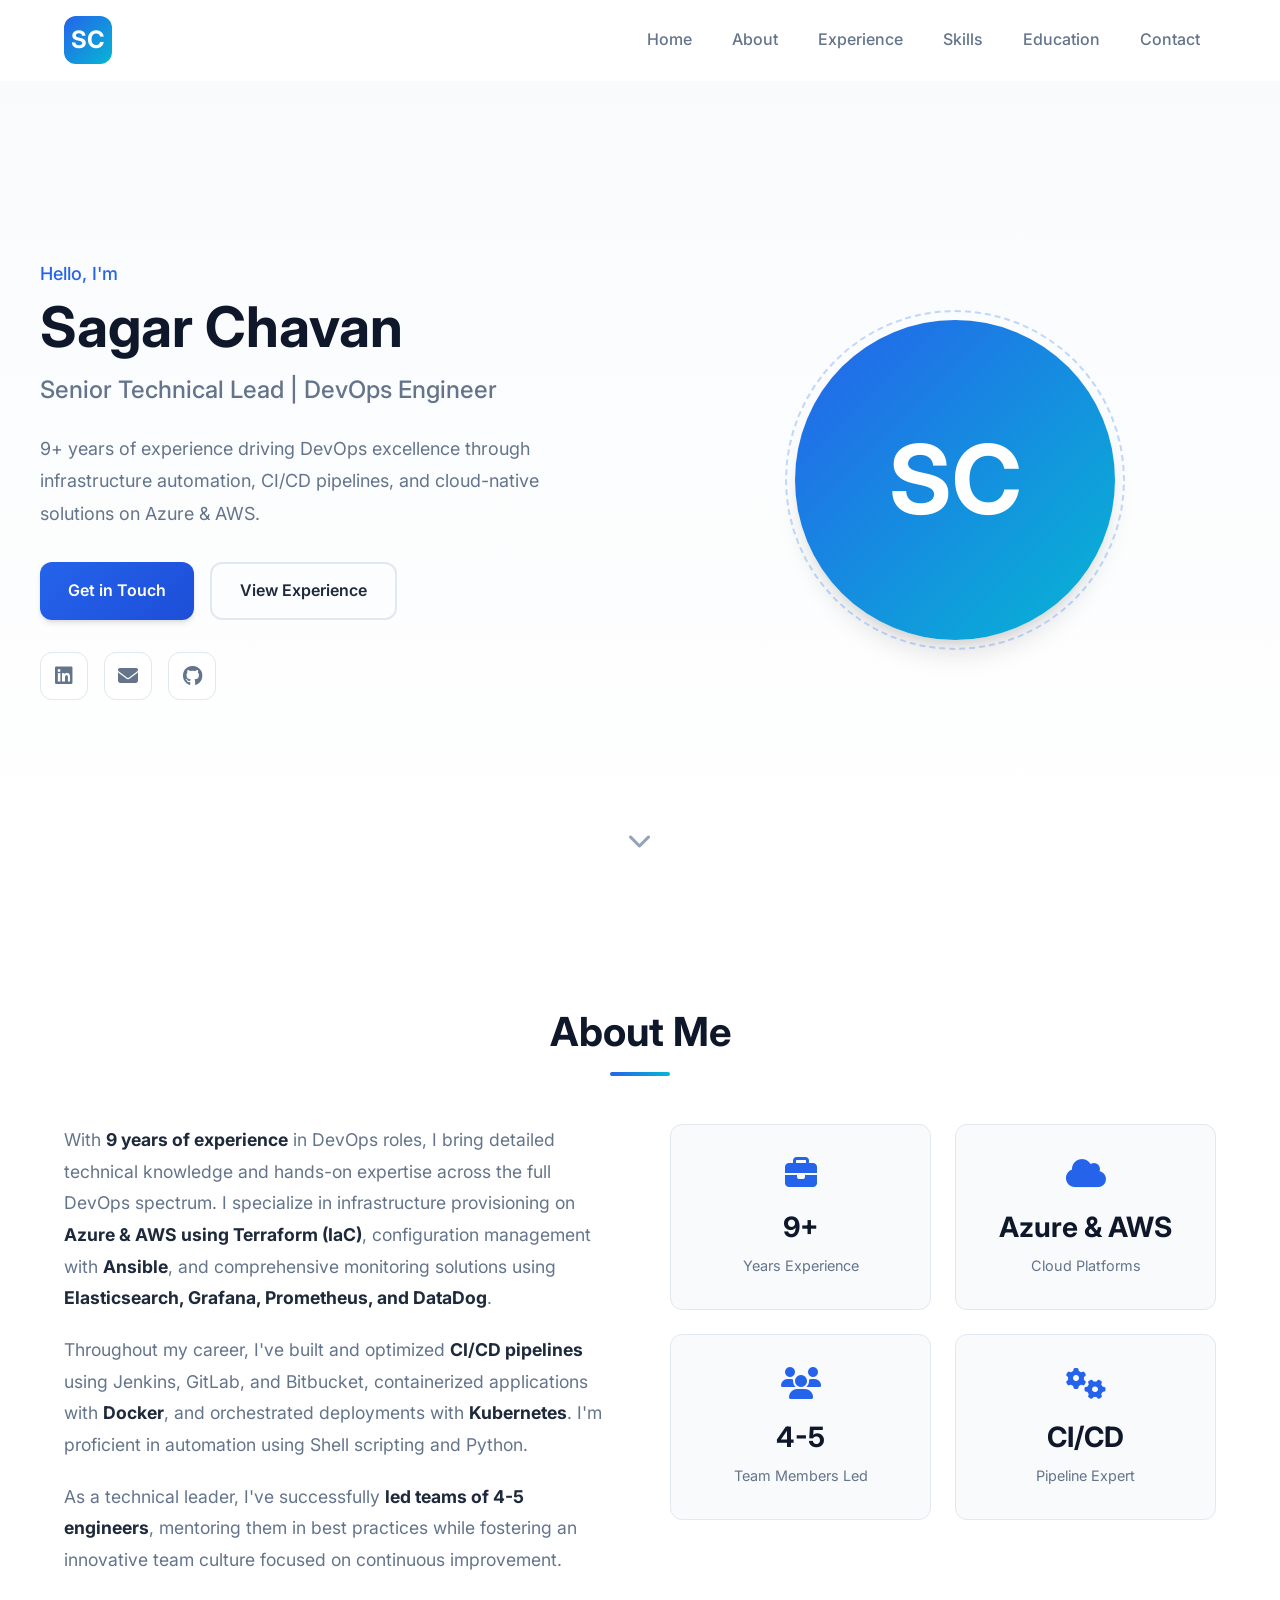
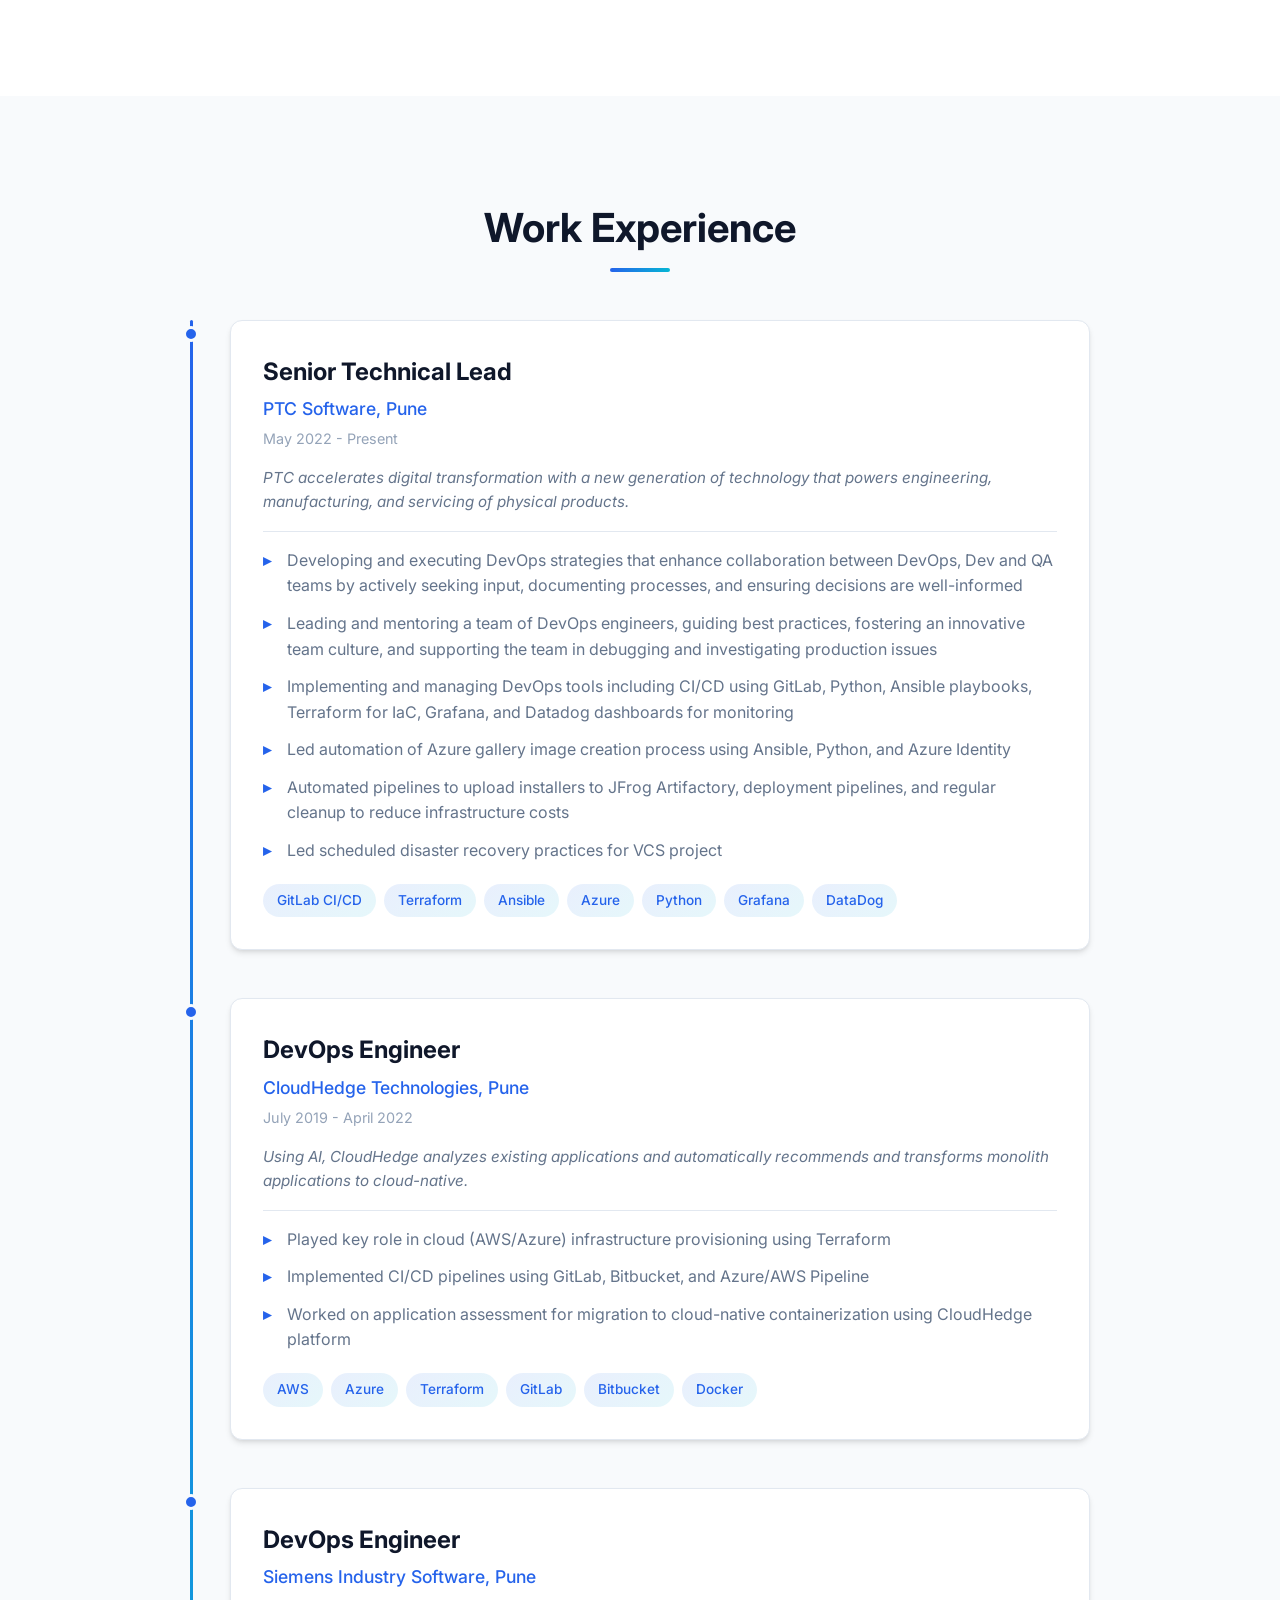
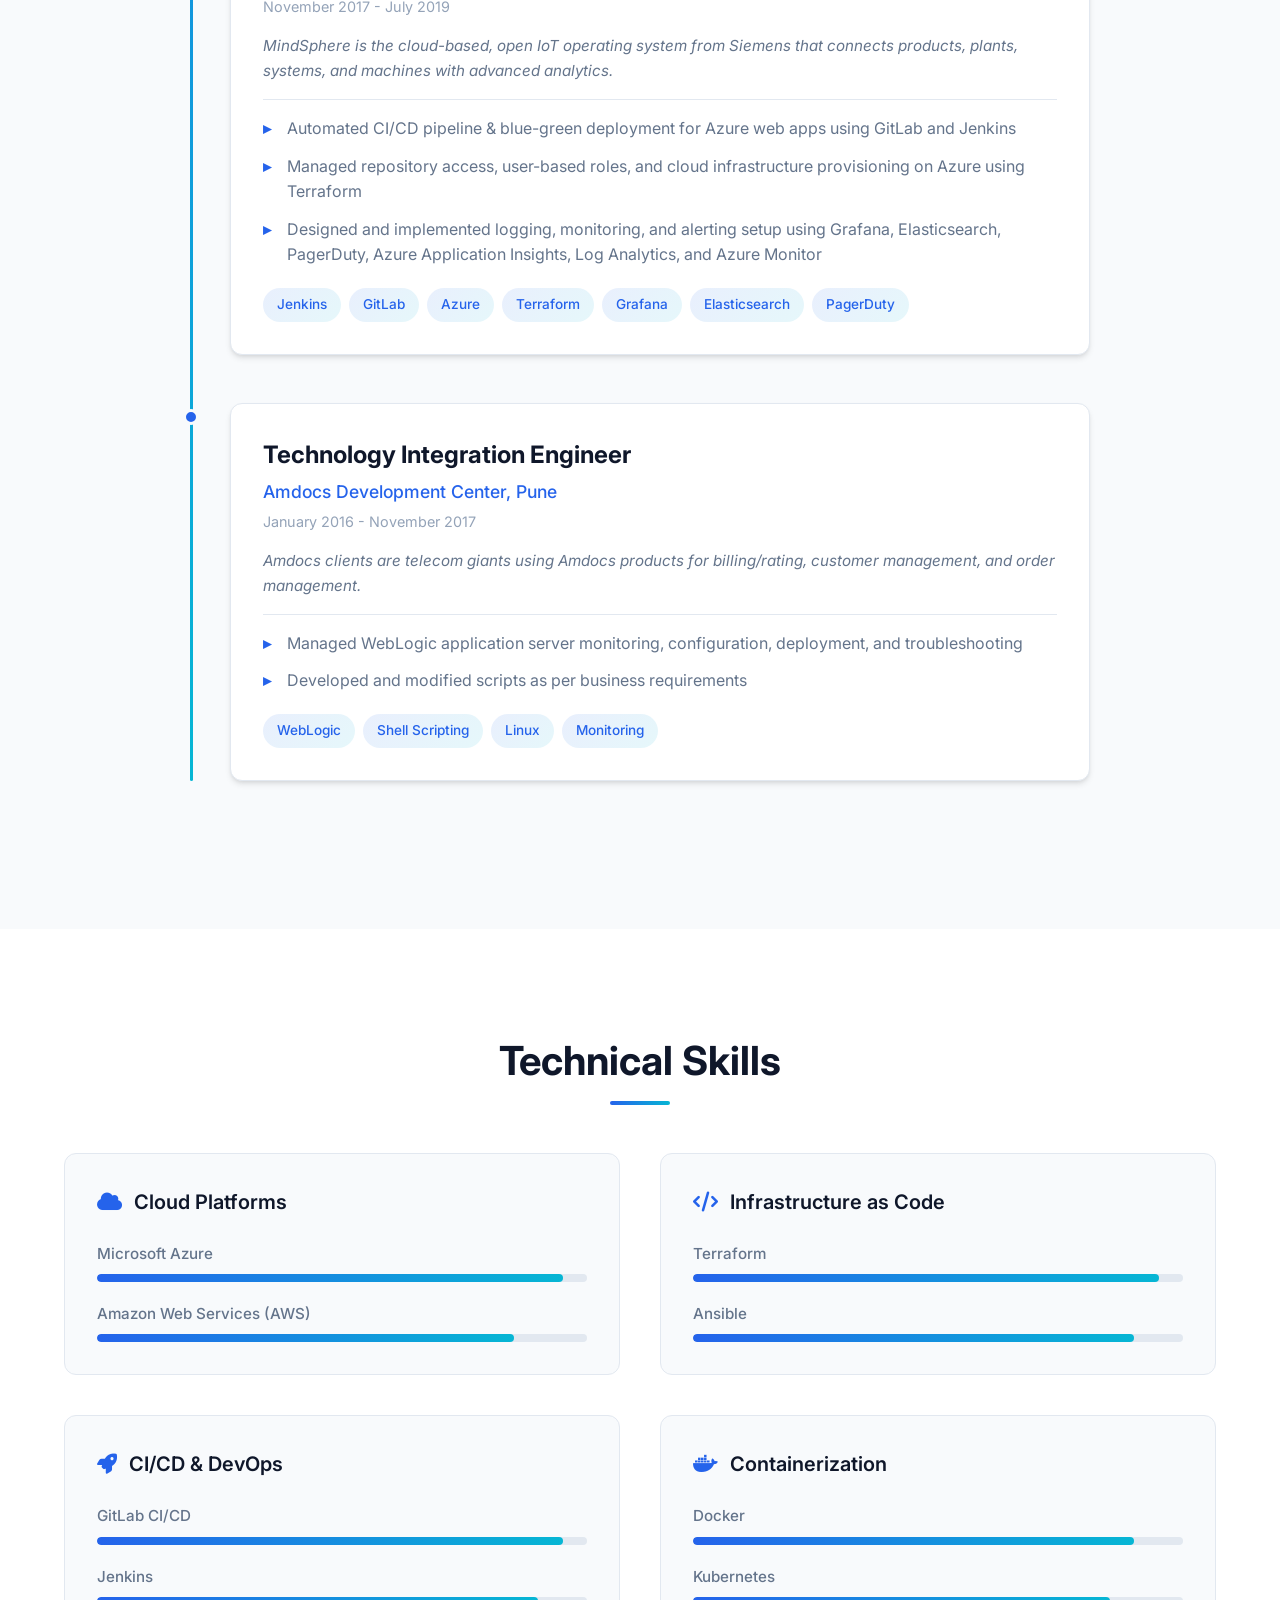
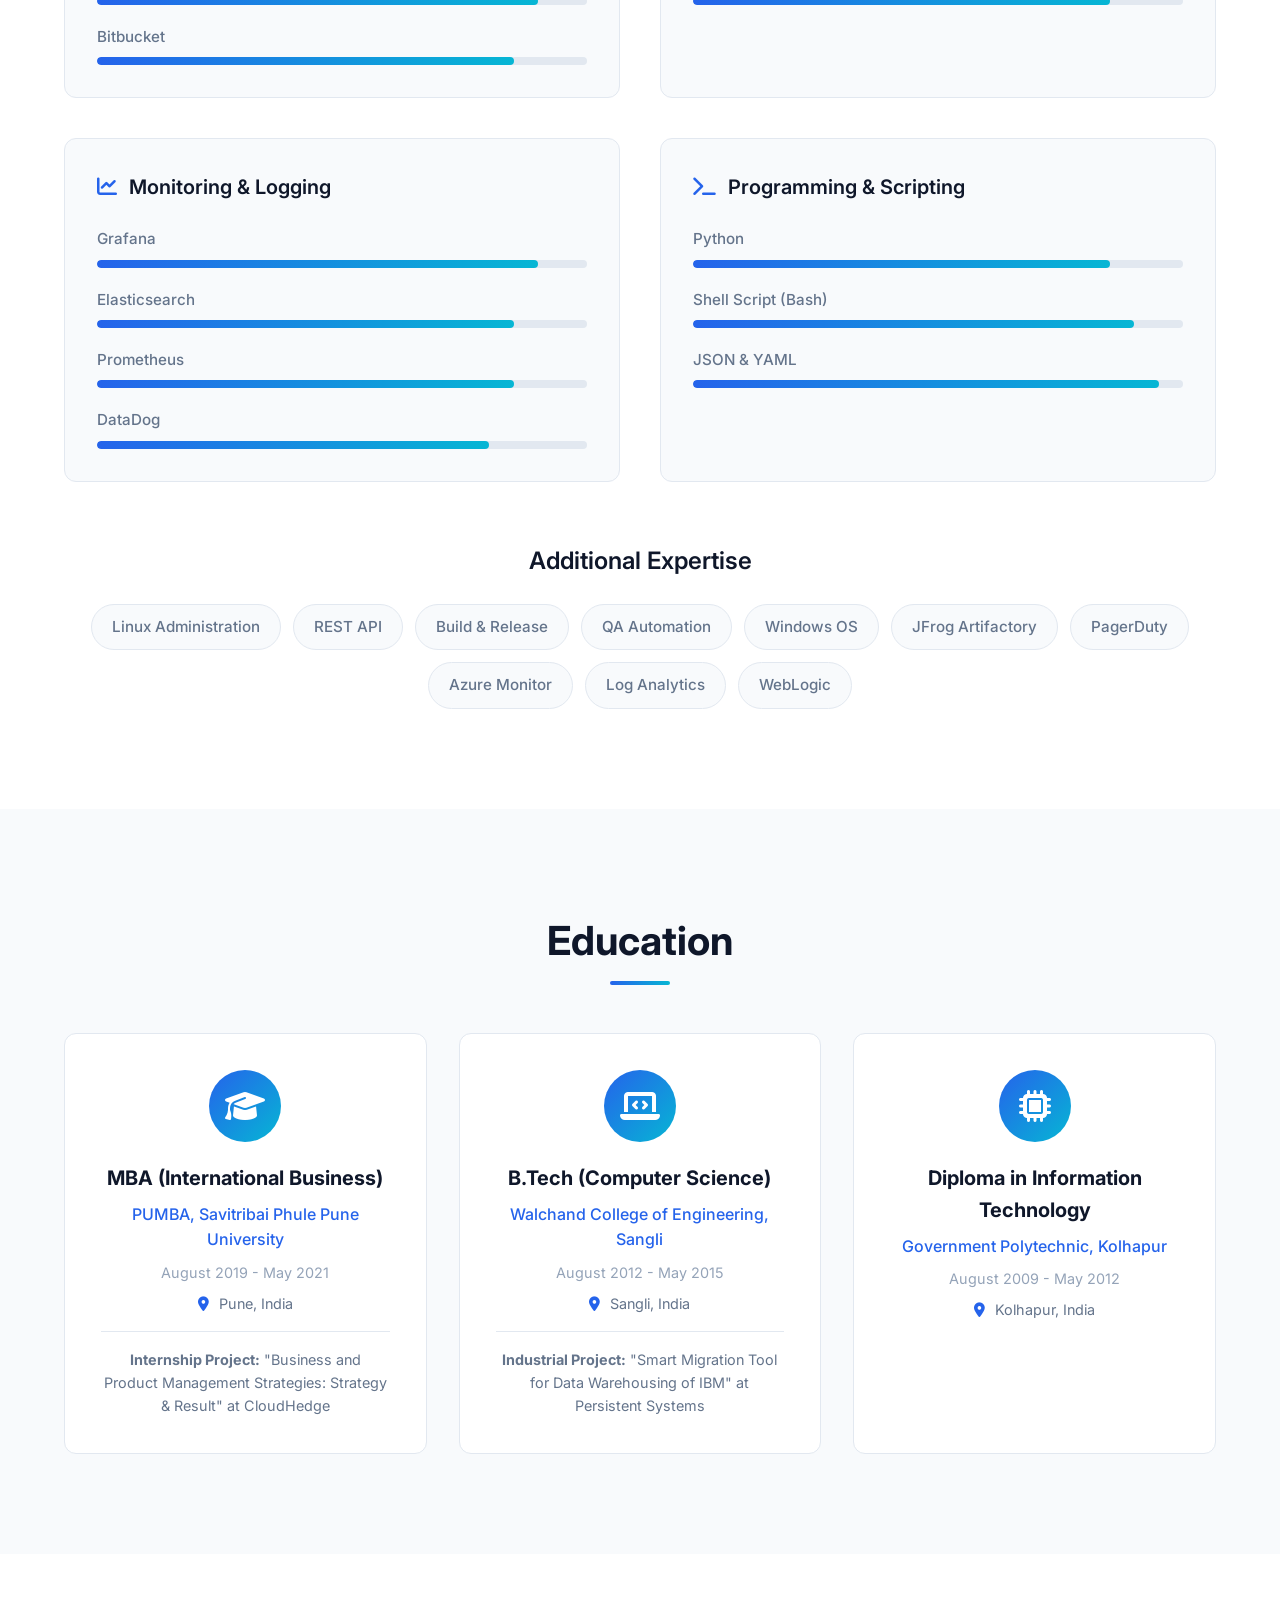
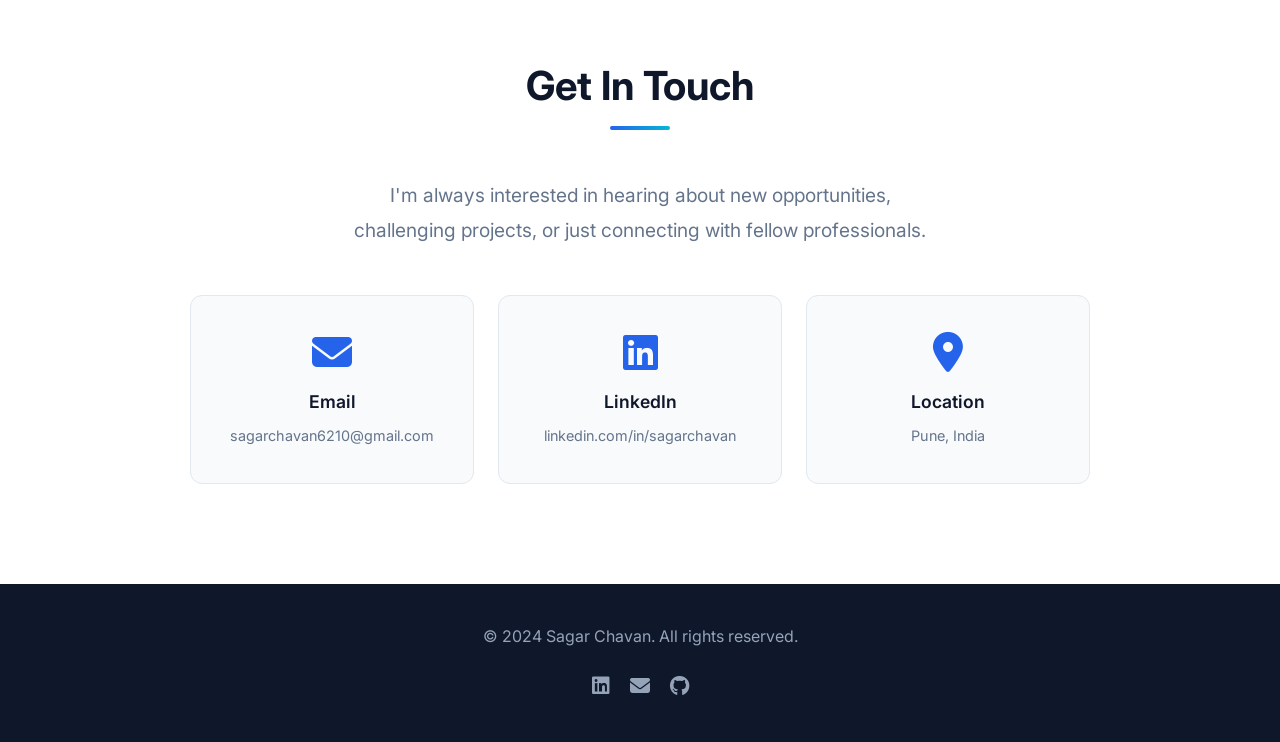
==== commit 14bbc2f4: "Remove phone number from contact section" ====
--- a/index.html
+++ b/index.html
@@ -419,11 +419,6 @@
                     <h3>Email</h3>
                     <p>sagarchavan6210@gmail.com</p>
                 </a>
-                <a href="tel:+918308001062" class="contact-card">
-                    <i class="fas fa-phone"></i>
-                    <h3>Phone</h3>
-                    <p>+91-8308001062</p>
-                </a>
                 <a href="https://linkedin.com/in/sagarchavan" target="_blank" class="contact-card">
                     <i class="fab fa-linkedin"></i>
                     <h3>LinkedIn</h3>
--- a/styles.css
+++ b/styles.css
@@ -721,9 +721,9 @@
 
 .contact-cards {
     display: grid;
-    grid-template-columns: repeat(4, 1fr);
+    grid-template-columns: repeat(3, 1fr);
     gap: 24px;
-    max-width: 1000px;
+    max-width: 900px;
     margin: 0 auto;
 }
 
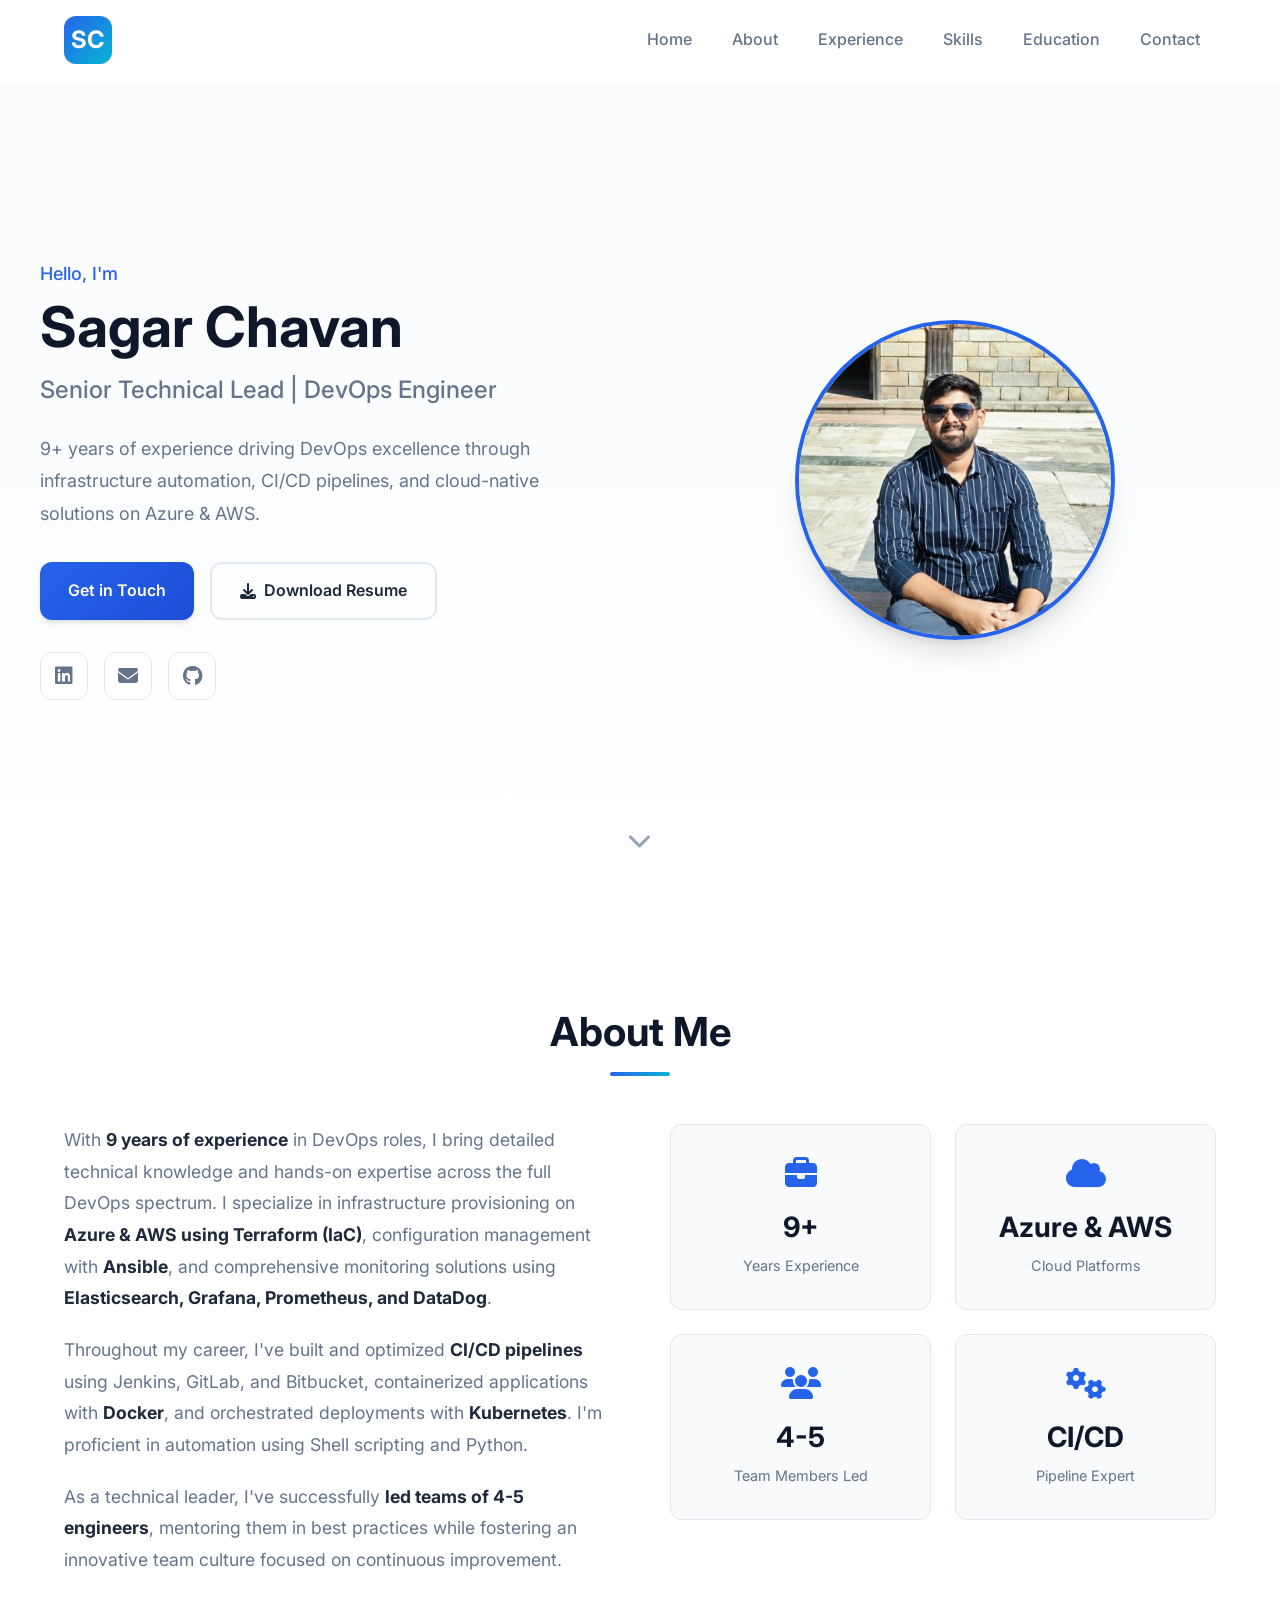
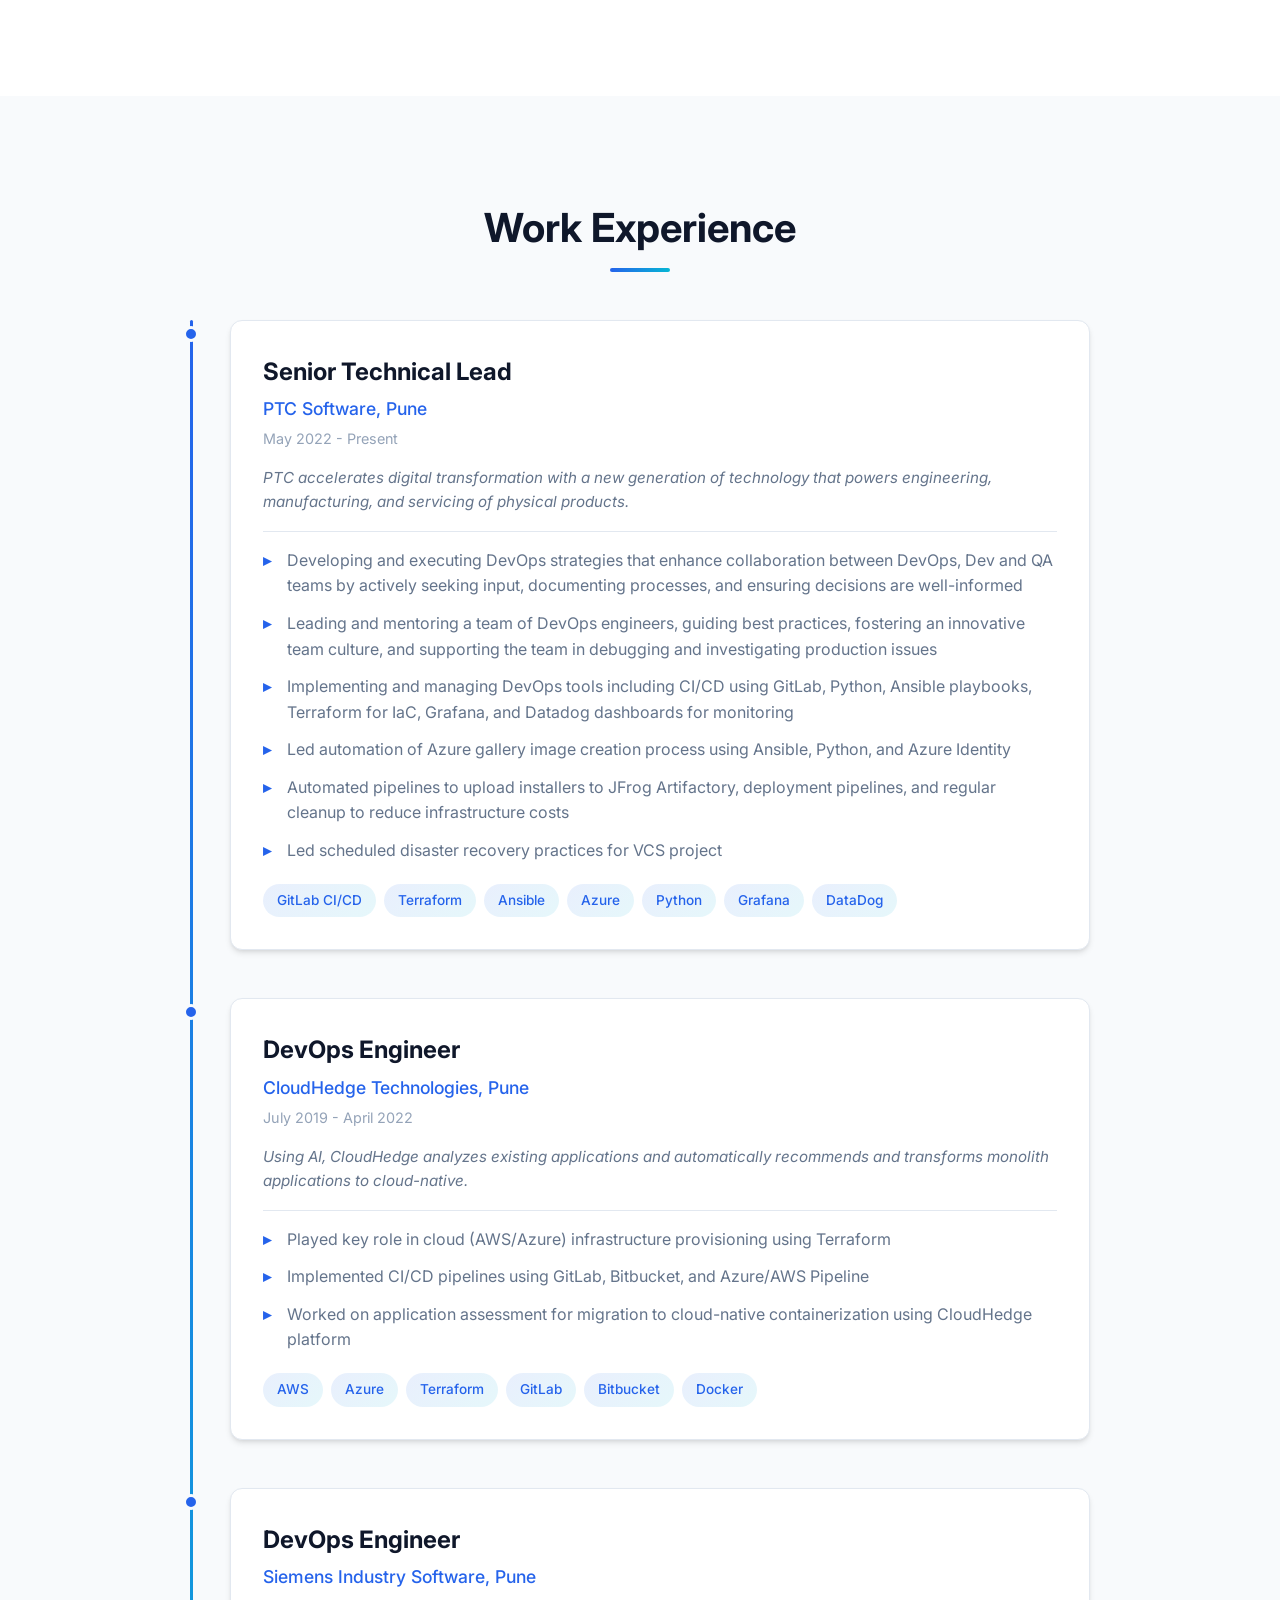
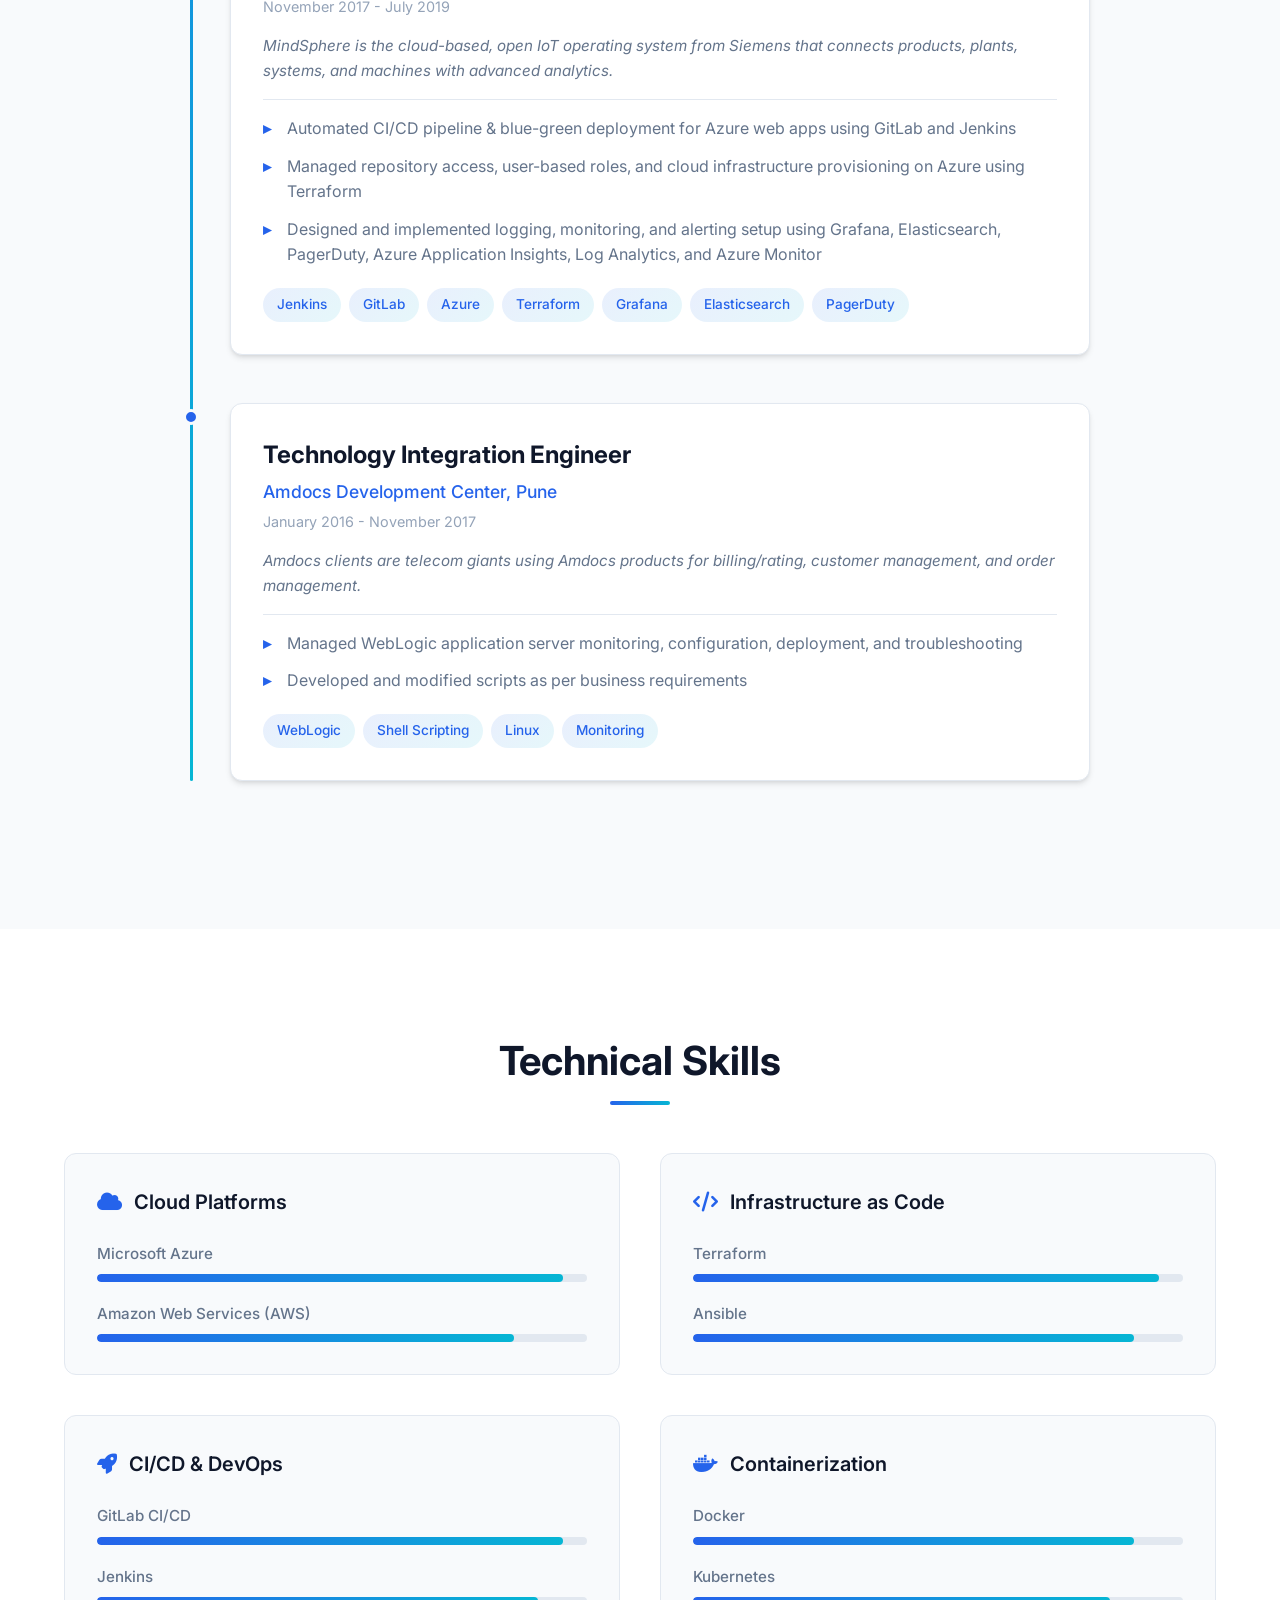
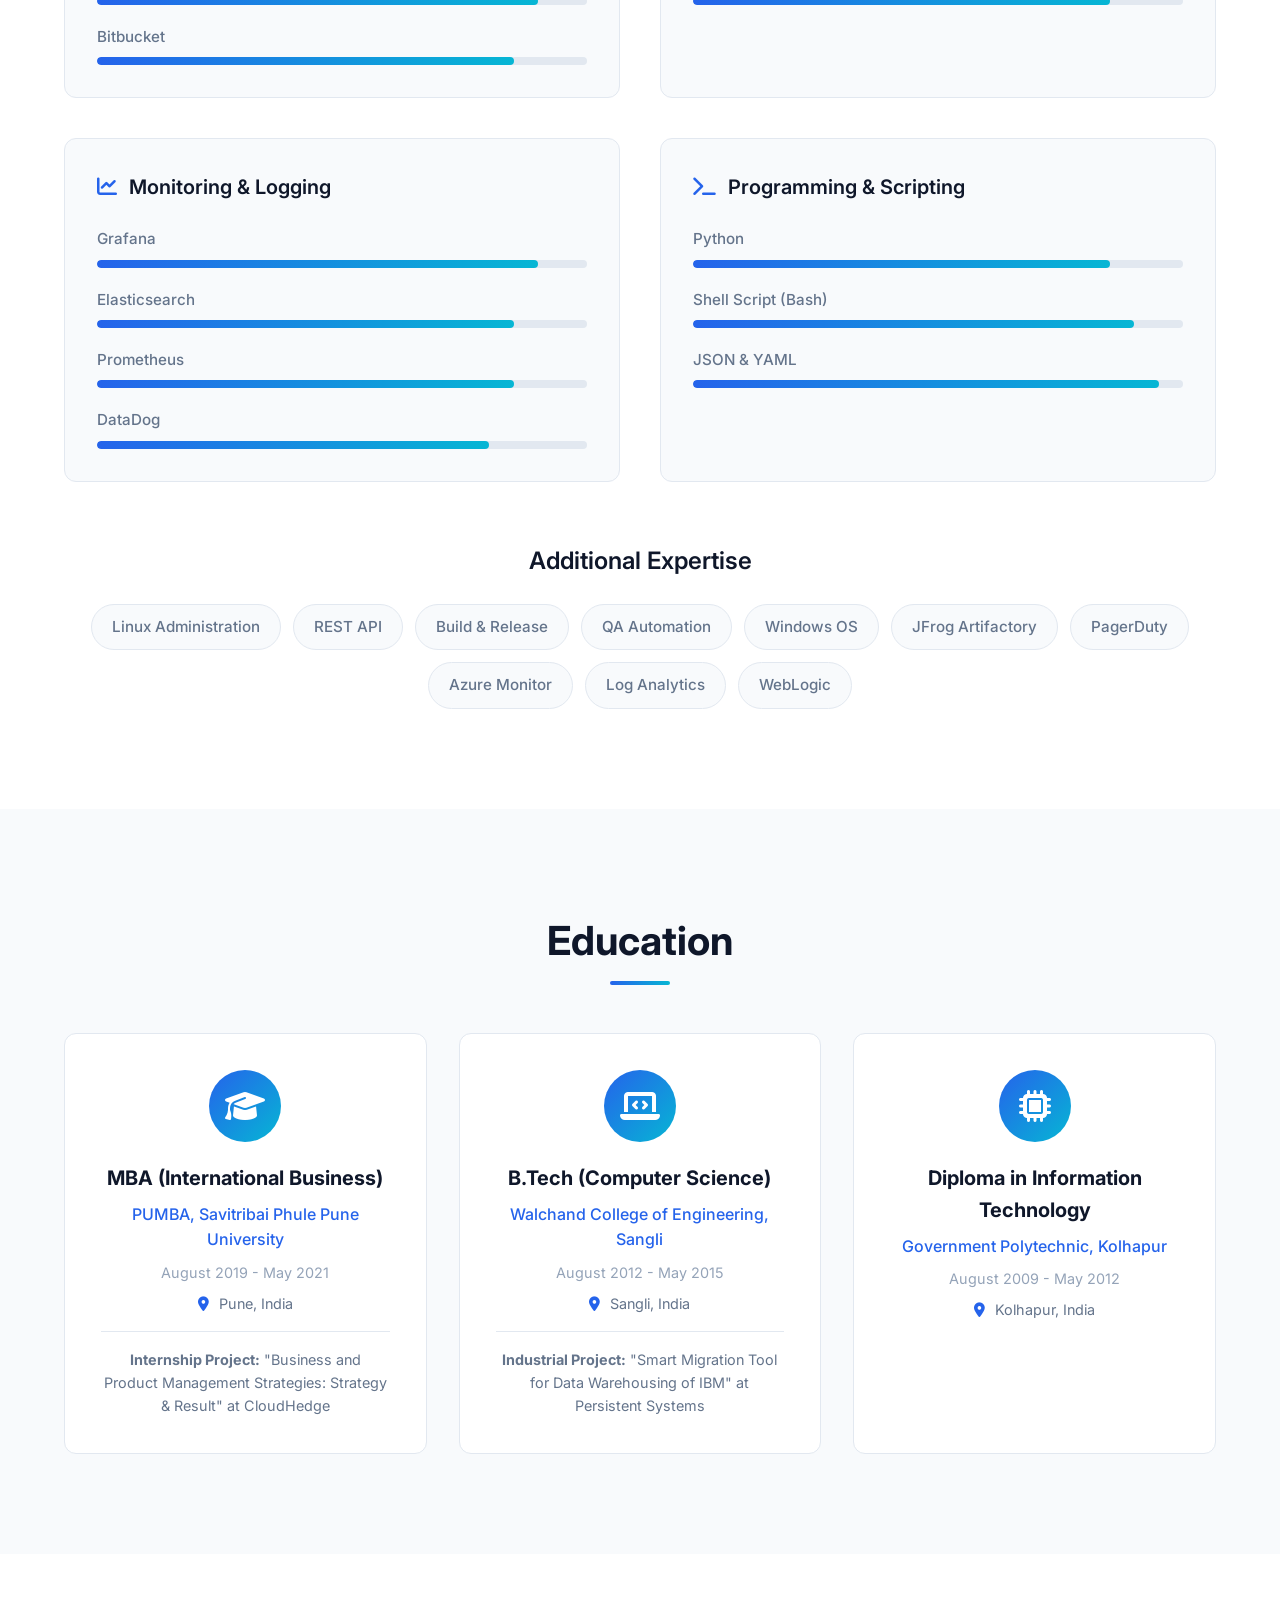
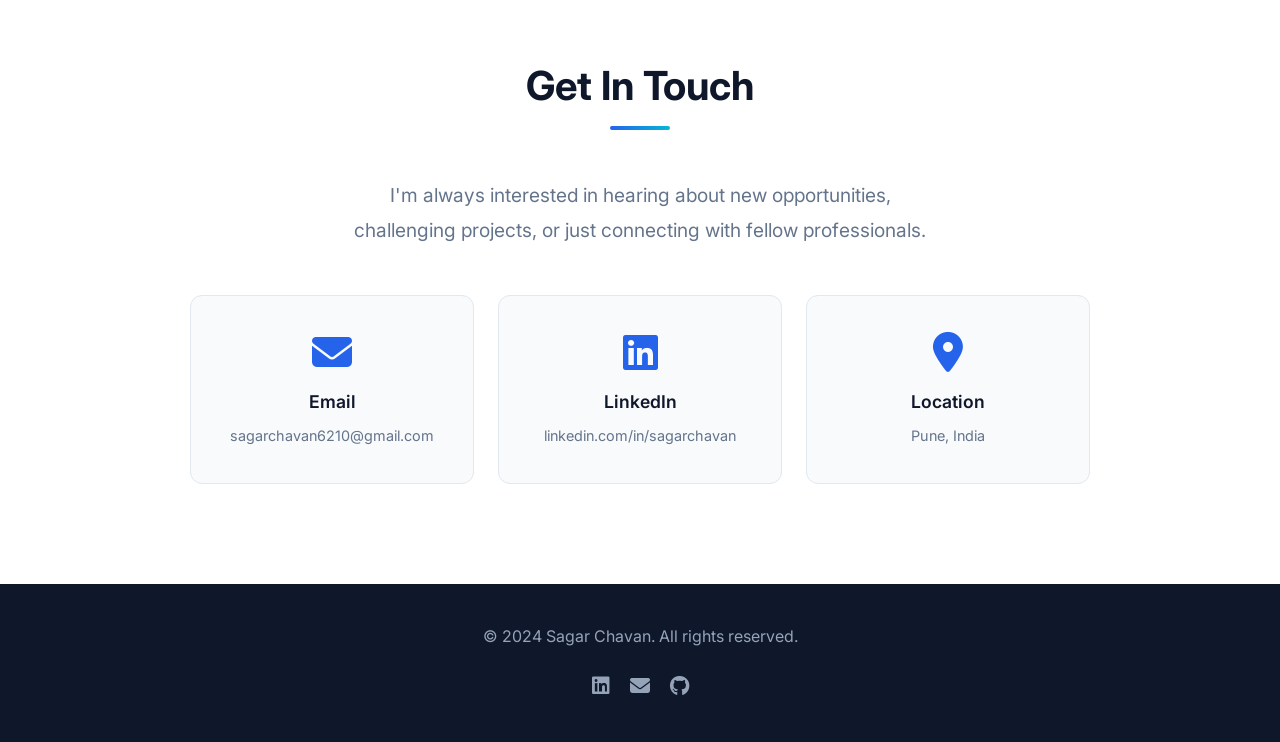
==== commit 203140d0: "Add profile photo and download resume functionality - Added profile photo (1763909151442.jpg) to her" ====
--- a/index.html
+++ b/index.html
@@ -45,7 +45,7 @@
                 </p>
                 <div class="hero-buttons">
                     <a href="#contact" class="btn btn-primary">Get in Touch</a>
-                    <a href="#experience" class="btn btn-secondary">View Experience</a>
+                    <a href="SagarChavan_Resume.pdf" download class="btn btn-secondary"><i class="fas fa-download"></i> Download Resume</a>
                 </div>
                 <div class="social-links">
                     <a href="https://linkedin.com/in/sagarchavan" target="_blank" aria-label="LinkedIn">
@@ -60,8 +60,8 @@
                 </div>
             </div>
             <div class="hero-visual">
-                <div class="profile-circle">
-                    <div class="profile-initials">SC</div>
+                <div class="profile-image-container">
+                    <img src="1763909151442.jpg" alt="Sagar Chavan" class="profile-image">
                 </div>
             </div>
         </div>
--- a/styles.css
+++ b/styles.css
@@ -218,6 +218,10 @@
     color: var(--primary-color);
 }
 
+.btn i {
+    margin-right: 8px;
+}
+
 .social-links {
     display: flex;
     gap: 16px;
@@ -251,37 +255,37 @@
     align-items: center;
 }
 
-.profile-circle {
+.profile-image-container {
     width: 320px;
     height: 320px;
     border-radius: 50%;
-    background: linear-gradient(135deg, var(--primary-color), var(--accent-color));
-    display: flex;
-    align-items: center;
-    justify-content: center;
+    overflow: hidden;
     box-shadow: var(--shadow-xl);
     position: relative;
-}
-
-.profile-circle::before {
+    border: 4px solid var(--primary-color);
+}
+
+.profile-image-container::before {
     content: '';
     position: absolute;
-    inset: -10px;
+    inset: -14px;
     border-radius: 50%;
     border: 2px dashed var(--primary-light);
     opacity: 0.3;
     animation: rotate 20s linear infinite;
+    z-index: -1;
+}
+
+.profile-image {
+    width: 100%;
+    height: 100%;
+    object-fit: cover;
+    object-position: center top;
 }
 
 @keyframes rotate {
     from { transform: rotate(0deg); }
     to { transform: rotate(360deg); }
-}
-
-.profile-initials {
-    font-size: 6rem;
-    font-weight: 700;
-    color: white;
 }
 
 .scroll-indicator {
@@ -809,13 +813,9 @@
         justify-content: center;
     }
 
-    .profile-circle {
+    .profile-image-container {
         width: 250px;
         height: 250px;
-    }
-
-    .profile-initials {
-        font-size: 4rem;
     }
 
     .about-content {
@@ -912,13 +912,9 @@
         font-size: 2rem;
     }
 
-    .profile-circle {
+    .profile-image-container {
         width: 200px;
         height: 200px;
-    }
-
-    .profile-initials {
-        font-size: 3rem;
     }
 
     .btn {
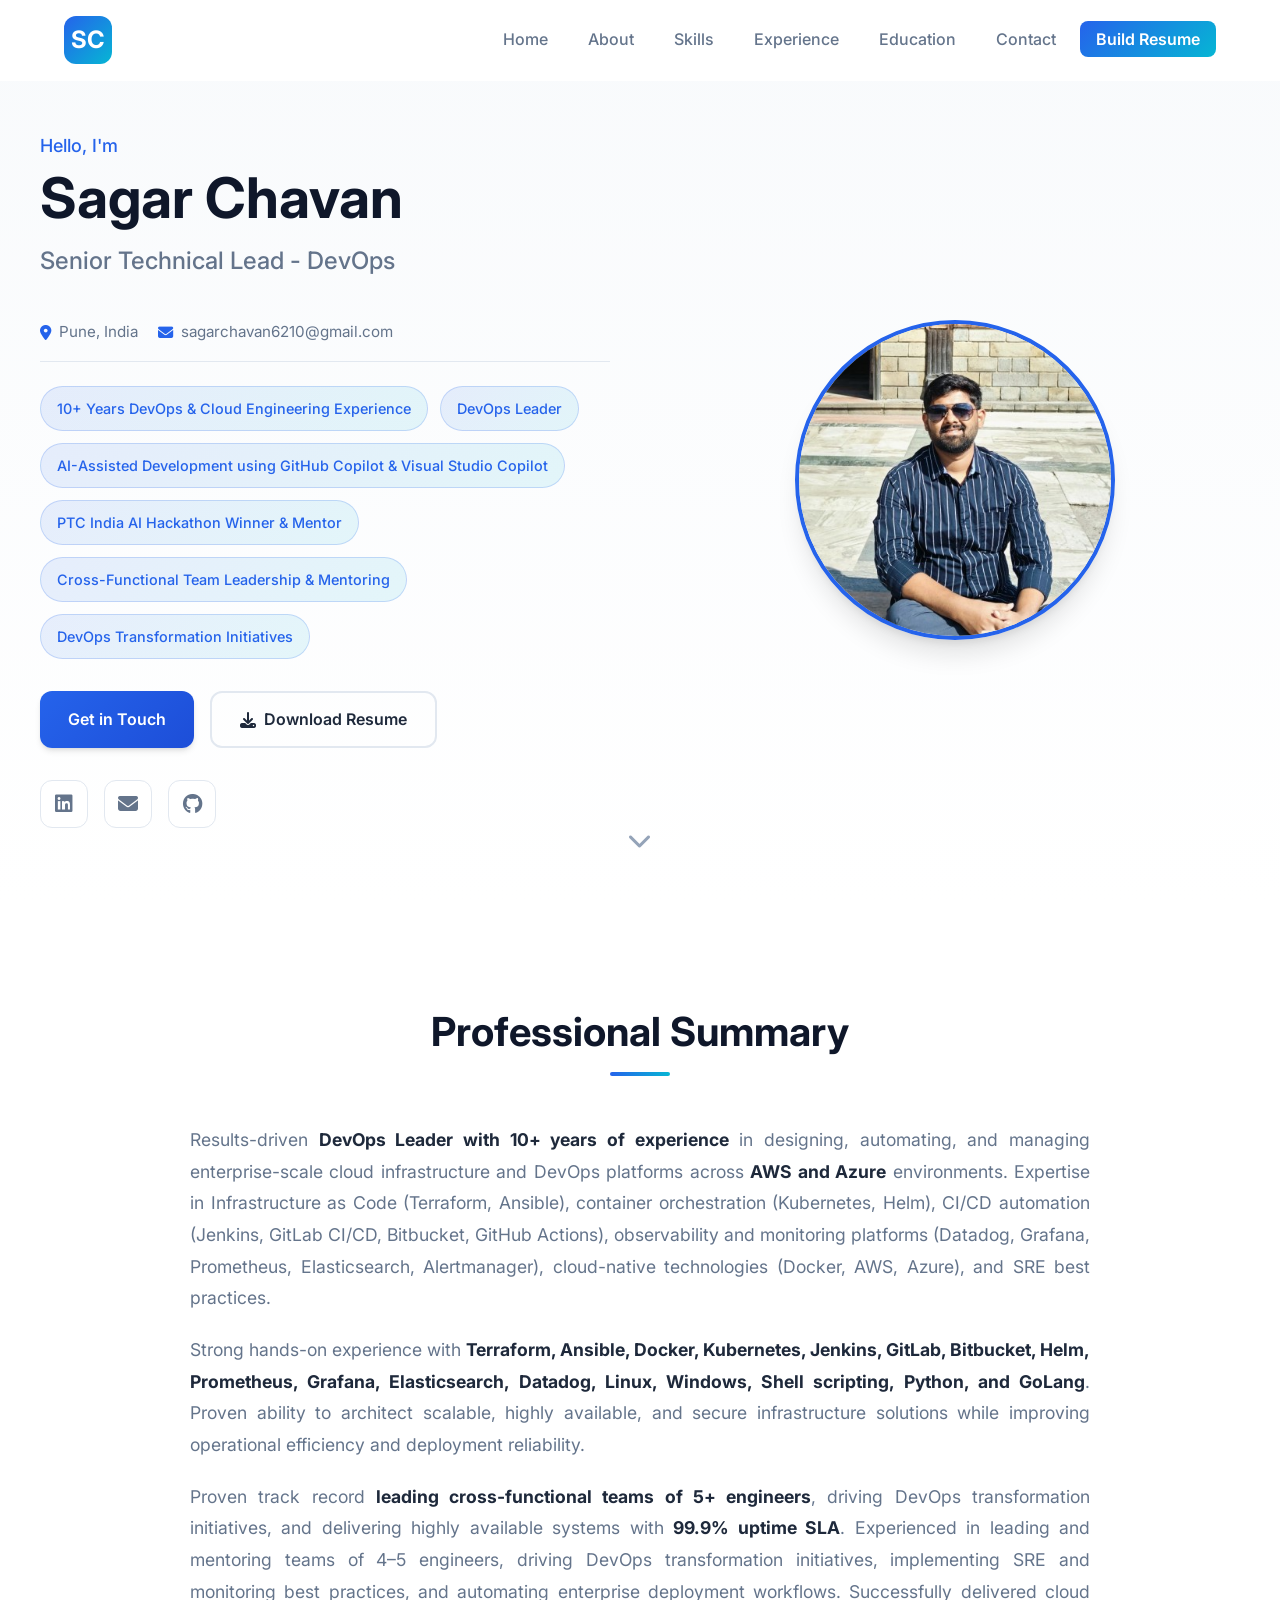
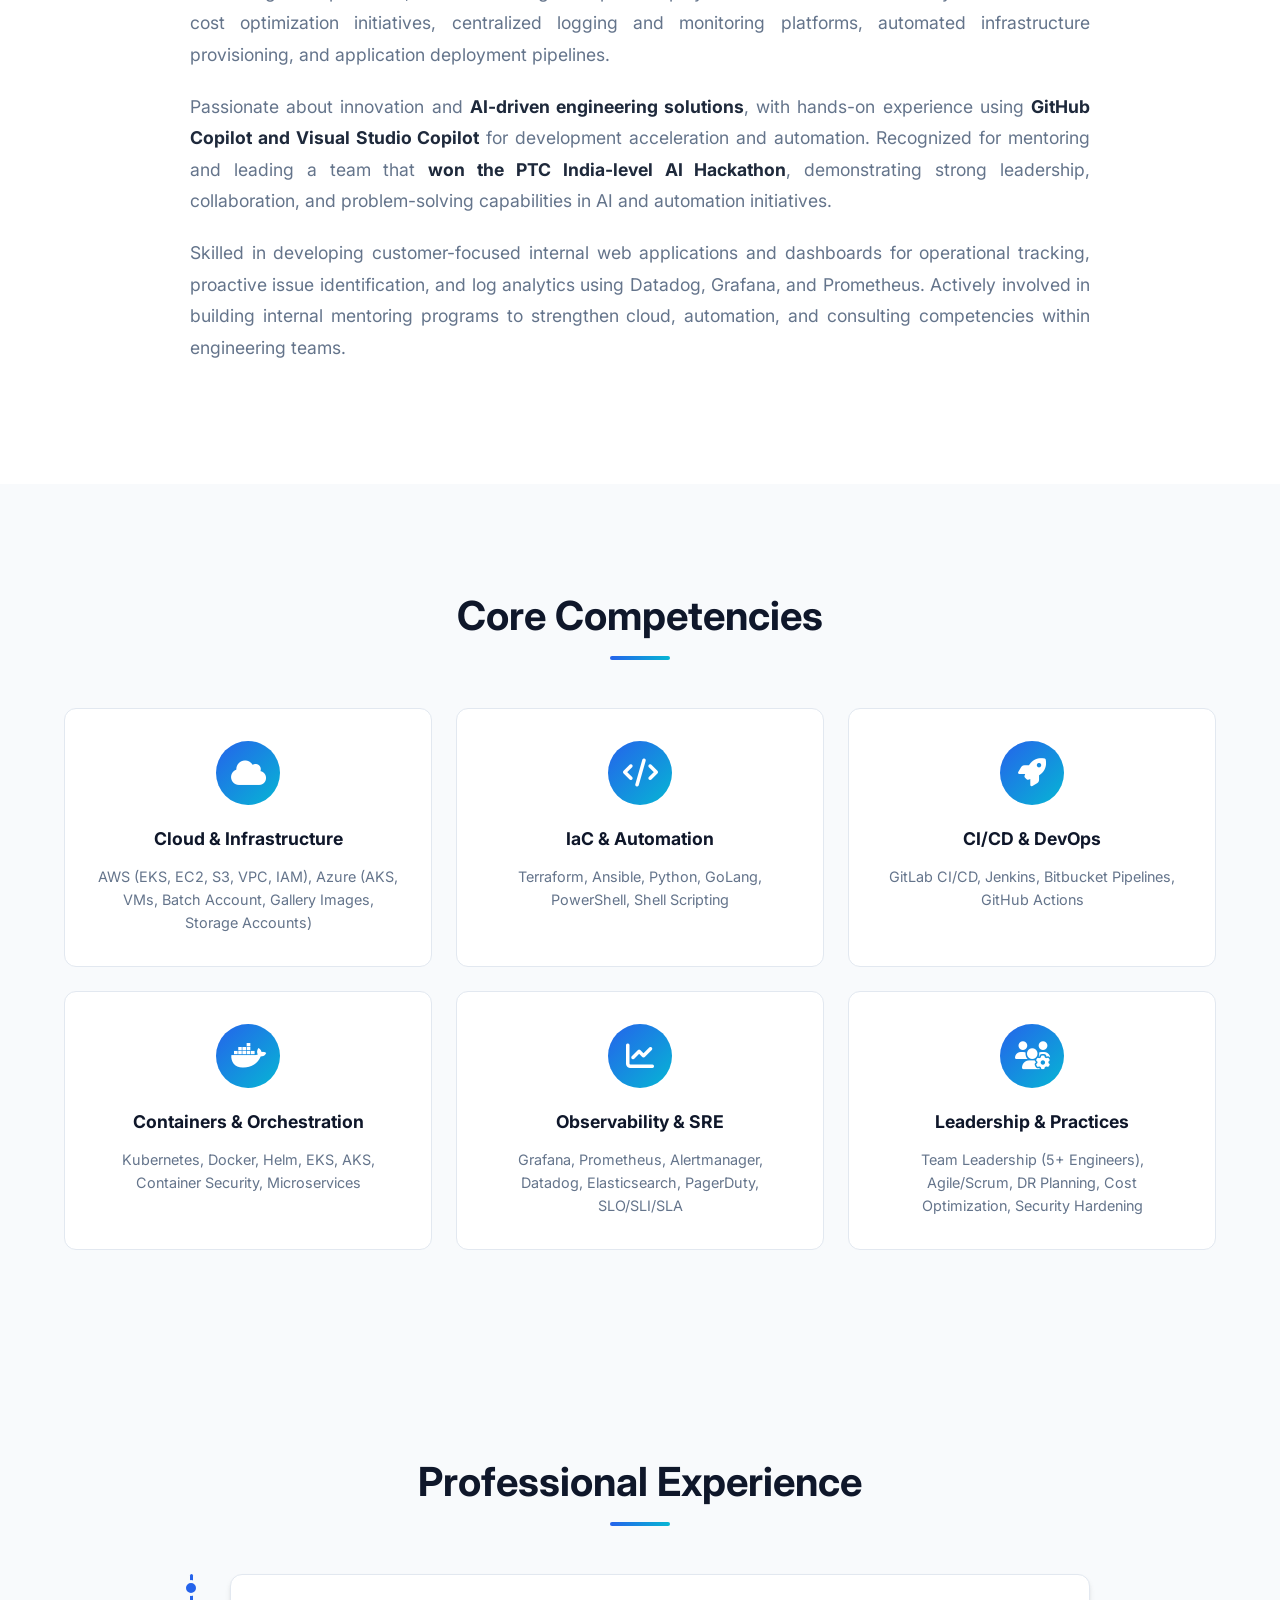
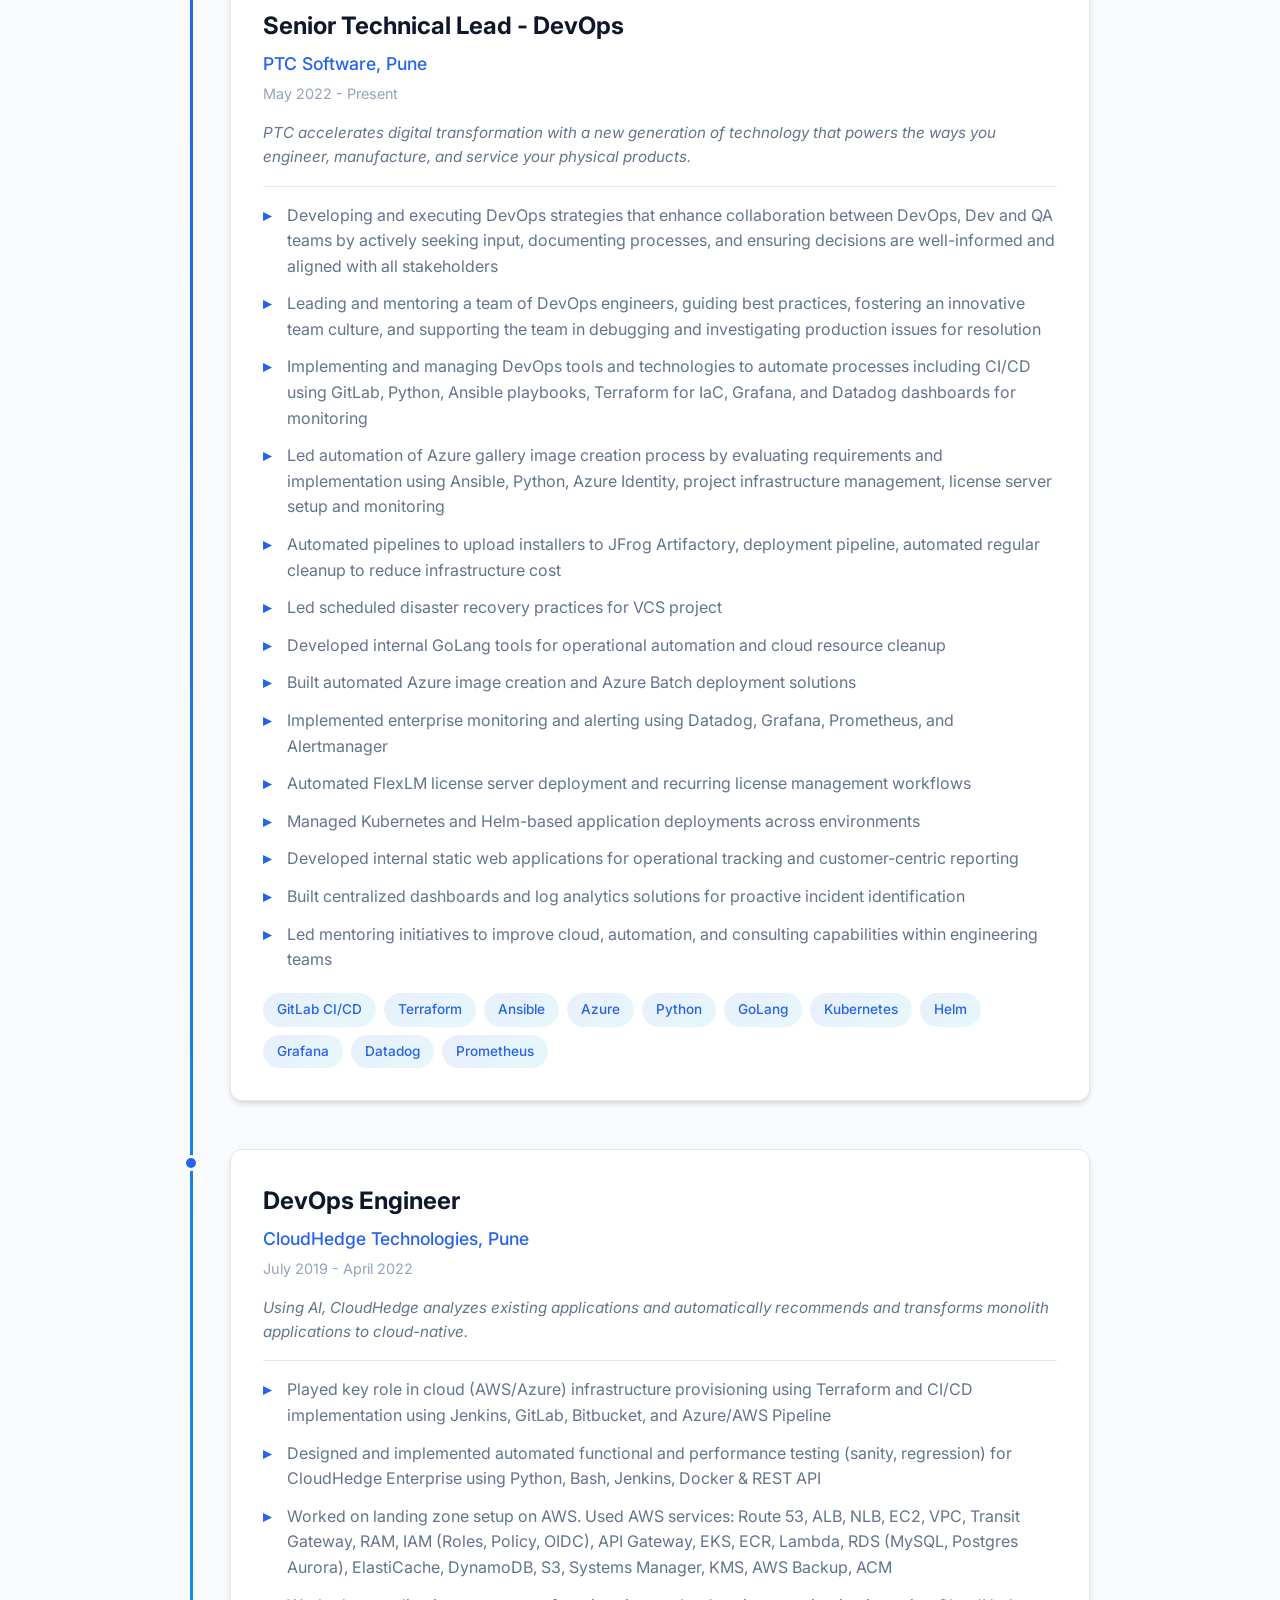
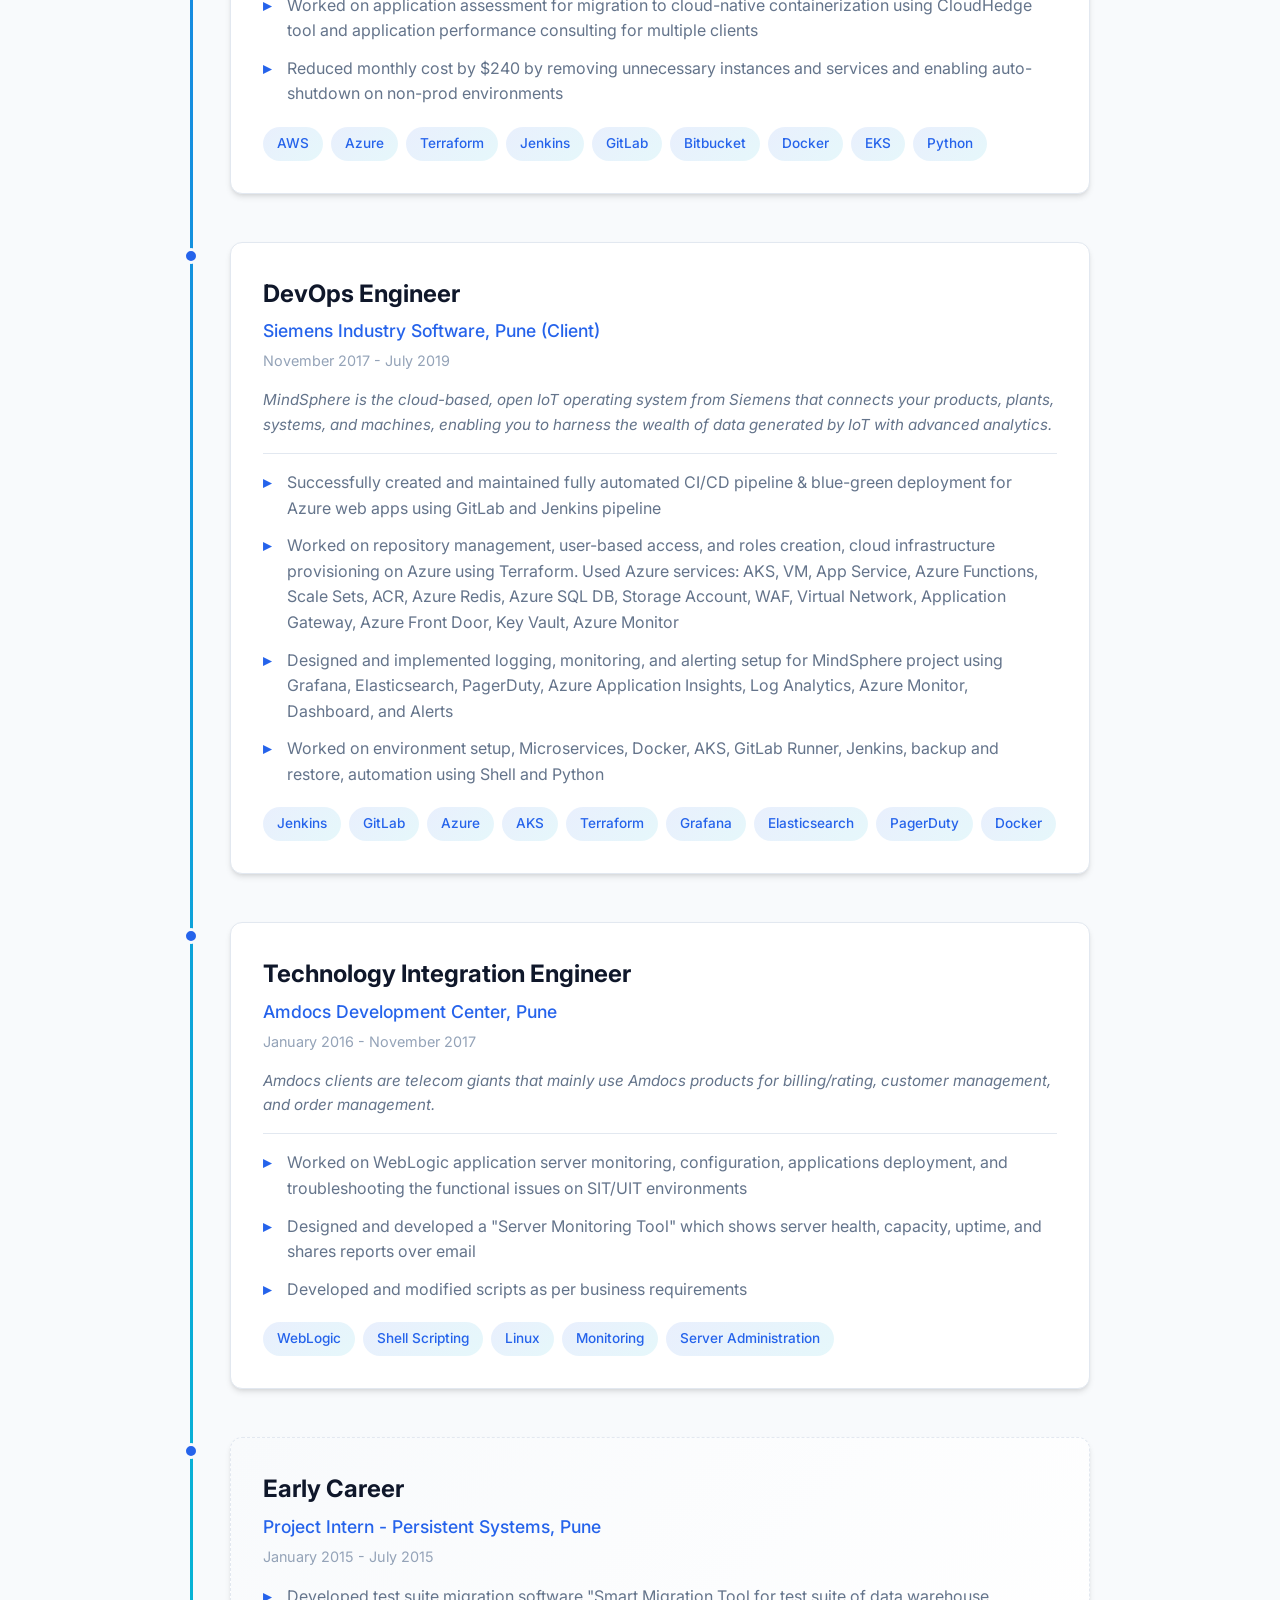
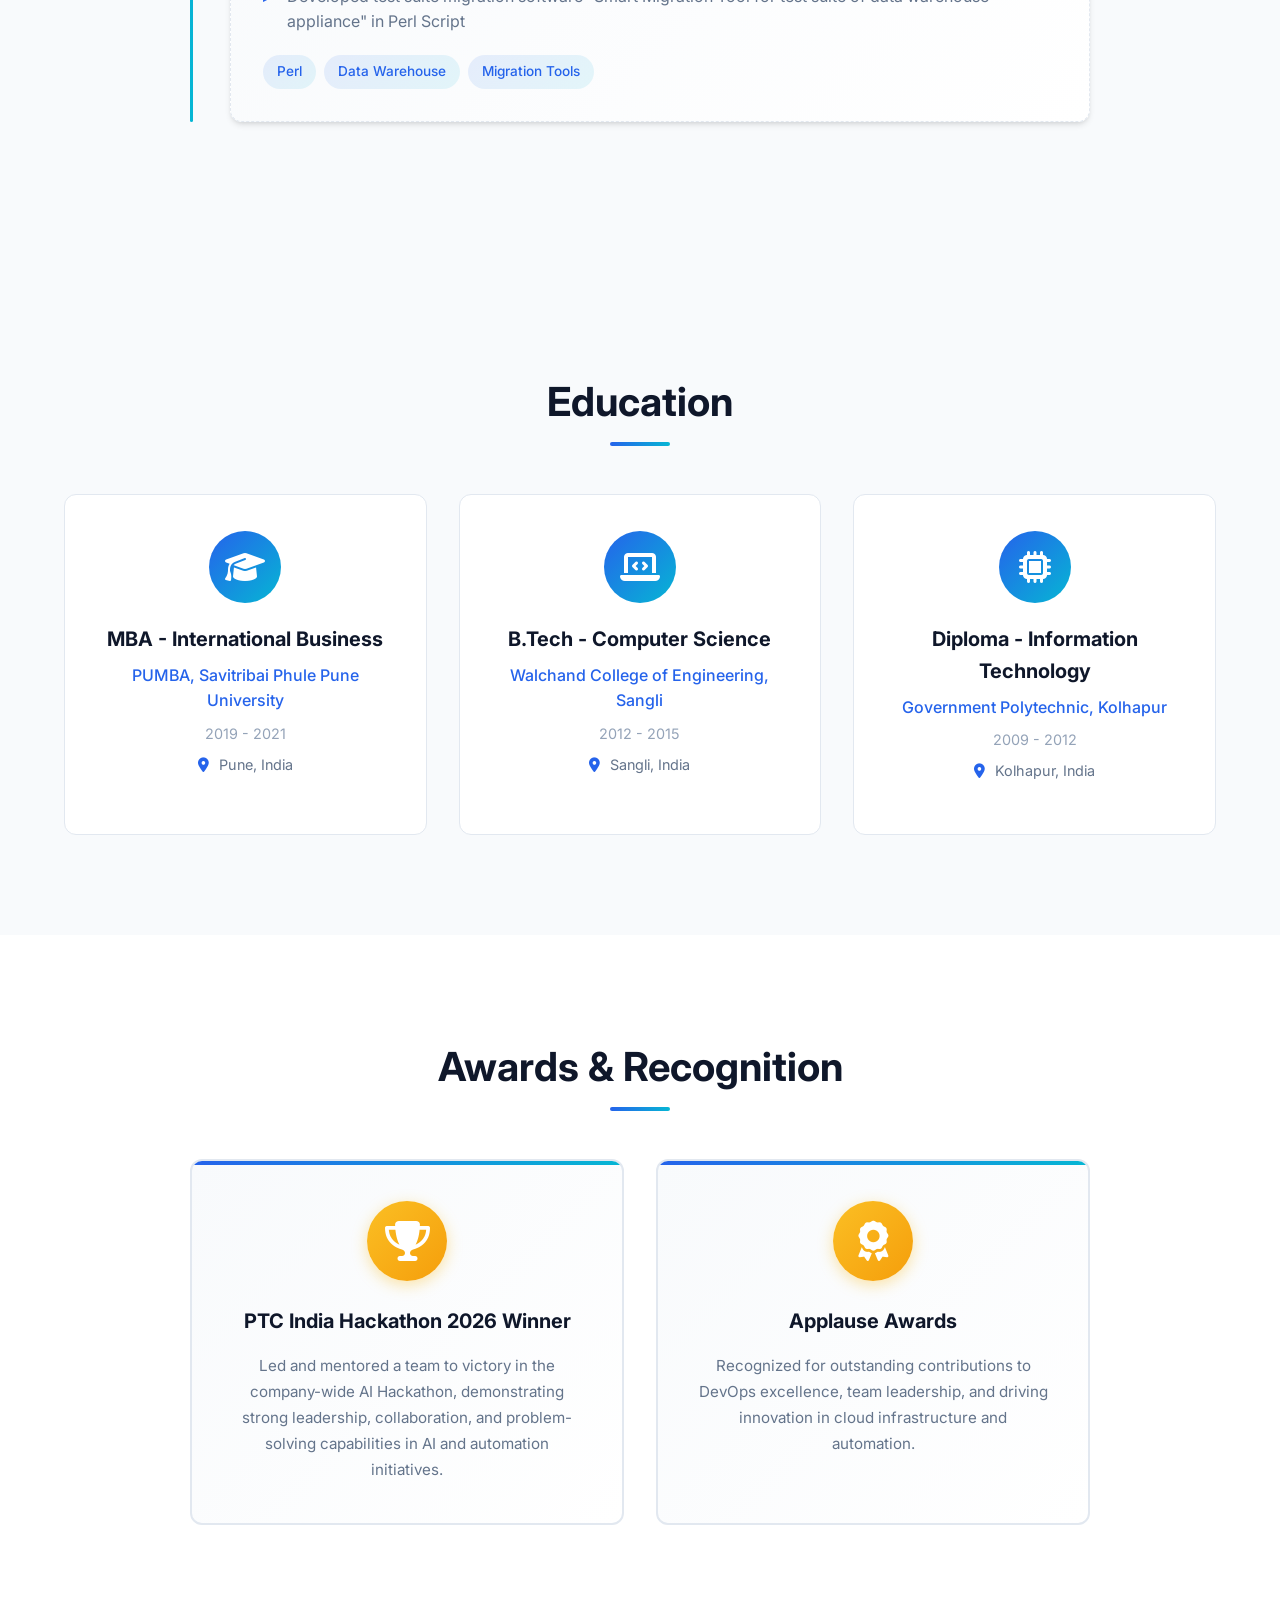
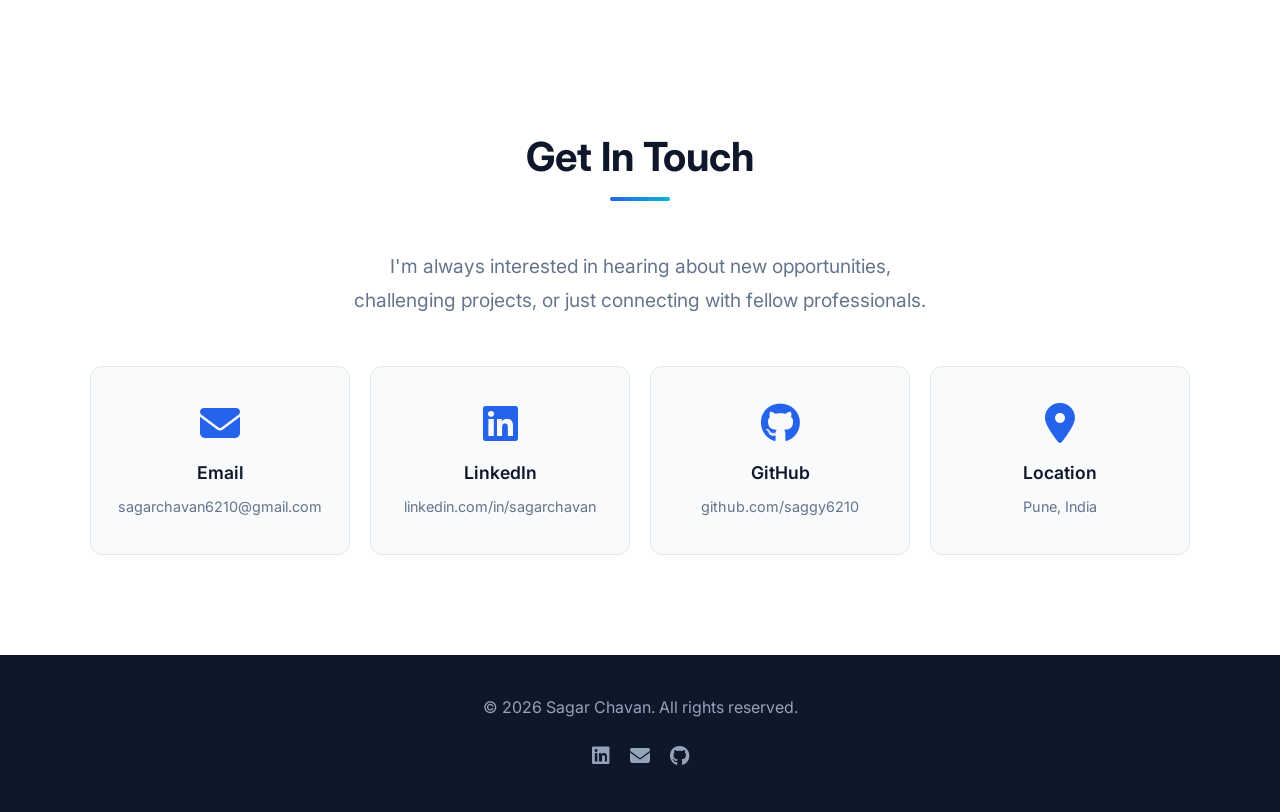
==== commit 5e3b19ca: "Add resume builder with auto PDF generation, improve PDF design with modular highlight box, update c" ====
--- a/index.html
+++ b/index.html
@@ -3,7 +3,7 @@
 <head>
     <meta charset="UTF-8">
     <meta name="viewport" content="width=device-width, initial-scale=1.0">
-    <meta name="description" content="Sagar Chavan - Senior Technical Lead | DevOps Engineer with 9+ years of experience">
+    <meta name="description" content="Sagar Chavan - Senior Technical Lead | DevOps Engineer with 10+ years of experience">
     <title>Sagar Chavan | Senior Technical Lead - DevOps</title>
     <link rel="stylesheet" href="styles.css">
     <link rel="preconnect" href="https://fonts.googleapis.com">
@@ -19,10 +19,11 @@
             <ul class="nav-menu">
                 <li><a href="#home" class="nav-link">Home</a></li>
                 <li><a href="#about" class="nav-link">About</a></li>
+                <li><a href="#competencies" class="nav-link">Skills</a></li>
                 <li><a href="#experience" class="nav-link">Experience</a></li>
-                <li><a href="#skills" class="nav-link">Skills</a></li>
                 <li><a href="#education" class="nav-link">Education</a></li>
                 <li><a href="#contact" class="nav-link">Contact</a></li>
+                <li><a href="build-resume.html" class="nav-link nav-highlight">Build Resume</a></li>
             </ul>
             <div class="hamburger">
                 <span class="bar"></span>
@@ -38,11 +39,19 @@
             <div class="hero-text">
                 <p class="greeting">Hello, I'm</p>
                 <h1 class="hero-title">Sagar Chavan</h1>
-                <h2 class="hero-subtitle">Senior Technical Lead | DevOps Engineer</h2>
-                <p class="hero-description">
-                    9+ years of experience driving DevOps excellence through infrastructure automation, 
-                    CI/CD pipelines, and cloud-native solutions on Azure & AWS.
-                </p>
+                <h2 class="hero-subtitle">Senior Technical Lead - DevOps</h2>
+                <div class="contact-info-bar">
+                    <span><i class="fas fa-map-marker-alt"></i> Pune, India</span>
+                    <span><i class="fas fa-envelope"></i> sagarchavan6210@gmail.com</span>
+                </div>
+                <div class="hero-highlights">
+                    <span class="highlight-tag">10+ Years DevOps & Cloud Engineering Experience</span>
+                    <span class="highlight-tag">DevOps Leader</span>
+                    <span class="highlight-tag">AI-Assisted Development using GitHub Copilot & Visual Studio Copilot</span>
+                    <span class="highlight-tag">PTC India AI Hackathon Winner & Mentor</span>
+                    <span class="highlight-tag">Cross-Functional Team Leadership & Mentoring</span>
+                    <span class="highlight-tag">DevOps Transformation Initiatives</span>
+                </div>
                 <div class="hero-buttons">
                     <a href="#contact" class="btn btn-primary">Get in Touch</a>
                     <a href="SagarChavan_Resume.pdf" download class="btn btn-secondary"><i class="fas fa-download"></i> Download Resume</a>
@@ -54,7 +63,7 @@
                     <a href="mailto:sagarchavan6210@gmail.com" aria-label="Email">
                         <i class="fas fa-envelope"></i>
                     </a>
-                    <a href="https://github.com/sagarchavan" target="_blank" aria-label="GitHub">
+                    <a href="https://github.com/saggy6210" target="_blank" aria-label="GitHub">
                         <i class="fab fa-github"></i>
                     </a>
                 </div>
@@ -70,49 +79,64 @@
         </div>
     </section>
 
-    <!-- About Section -->
+    <!-- Professional Summary Section -->
     <section id="about" class="about">
         <div class="container">
-            <h2 class="section-title">About Me</h2>
-            <div class="about-content">
-                <div class="about-text">
-                    <p>
-                        With <strong>9 years of experience</strong> in DevOps roles, I bring detailed technical knowledge 
-                        and hands-on expertise across the full DevOps spectrum. I specialize in infrastructure provisioning 
-                        on <strong>Azure & AWS using Terraform (IaC)</strong>, configuration management with <strong>Ansible</strong>, 
-                        and comprehensive monitoring solutions using <strong>Elasticsearch, Grafana, Prometheus, and DataDog</strong>.
-                    </p>
-                    <p>
-                        Throughout my career, I've built and optimized <strong>CI/CD pipelines</strong> using Jenkins, GitLab, 
-                        and Bitbucket, containerized applications with <strong>Docker</strong>, and orchestrated deployments 
-                        with <strong>Kubernetes</strong>. I'm proficient in automation using Shell scripting and Python.
-                    </p>
-                    <p>
-                        As a technical leader, I've successfully <strong>led teams of 4-5 engineers</strong>, mentoring them 
-                        in best practices while fostering an innovative team culture focused on continuous improvement.
-                    </p>
-                </div>
-                <div class="about-highlights">
-                    <div class="highlight-card">
-                        <i class="fas fa-briefcase"></i>
-                        <h3>9+</h3>
-                        <p>Years Experience</p>
-                    </div>
-                    <div class="highlight-card">
-                        <i class="fas fa-cloud"></i>
-                        <h3>Azure & AWS</h3>
-                        <p>Cloud Platforms</p>
-                    </div>
-                    <div class="highlight-card">
-                        <i class="fas fa-users"></i>
-                        <h3>4-5</h3>
-                        <p>Team Members Led</p>
-                    </div>
-                    <div class="highlight-card">
-                        <i class="fas fa-cogs"></i>
-                        <h3>CI/CD</h3>
-                        <p>Pipeline Expert</p>
-                    </div>
+            <h2 class="section-title">Professional Summary</h2>
+            <div class="summary-content">
+                <p>
+                    Results-driven <strong>DevOps Leader with 10+ years of experience</strong> in designing, automating, and managing enterprise-scale cloud infrastructure and DevOps platforms across <strong>AWS and Azure</strong> environments. Expertise in Infrastructure as Code (Terraform, Ansible), container orchestration (Kubernetes, Helm), CI/CD automation (Jenkins, GitLab CI/CD, Bitbucket, GitHub Actions), observability and monitoring platforms (Datadog, Grafana, Prometheus, Elasticsearch, Alertmanager), cloud-native technologies (Docker, AWS, Azure), and SRE best practices.
+                </p>
+                <p>
+                    Strong hands-on experience with <strong>Terraform, Ansible, Docker, Kubernetes, Jenkins, GitLab, Bitbucket, Helm, Prometheus, Grafana, Elasticsearch, Datadog, Linux, Windows, Shell scripting, Python, and GoLang</strong>. Proven ability to architect scalable, highly available, and secure infrastructure solutions while improving operational efficiency and deployment reliability.
+                </p>
+                <p>
+                    Proven track record <strong>leading cross-functional teams of 5+ engineers</strong>, driving DevOps transformation initiatives, and delivering highly available systems with <strong>99.9% uptime SLA</strong>. Experienced in leading and mentoring teams of 4–5 engineers, driving DevOps transformation initiatives, implementing SRE and monitoring best practices, and automating enterprise deployment workflows. Successfully delivered cloud cost optimization initiatives, centralized logging and monitoring platforms, automated infrastructure provisioning, and application deployment pipelines.
+                </p>
+                <p>
+                    Passionate about innovation and <strong>AI-driven engineering solutions</strong>, with hands-on experience using <strong>GitHub Copilot and Visual Studio Copilot</strong> for development acceleration and automation. Recognized for mentoring and leading a team that <strong>won the PTC India-level AI Hackathon</strong>, demonstrating strong leadership, collaboration, and problem-solving capabilities in AI and automation initiatives.
+                </p>
+                <p>
+                    Skilled in developing customer-focused internal web applications and dashboards for operational tracking, proactive issue identification, and log analytics using Datadog, Grafana, and Prometheus. Actively involved in building internal mentoring programs to strengthen cloud, automation, and consulting competencies within engineering teams.
+                </p>
+            </div>
+        </div>
+    </section>
+
+    <!-- Core Competencies Section -->
+    <section id="competencies" class="competencies">
+        <div class="container">
+            <h2 class="section-title">Core Competencies</h2>
+            <div class="competencies-grid">
+                <div class="competency-card">
+                    <div class="competency-icon"><i class="fas fa-cloud"></i></div>
+                    <h3>Cloud & Infrastructure</h3>
+                    <p>AWS (EKS, EC2, S3, VPC, IAM), Azure (AKS, VMs, Batch Account, Gallery Images, Storage Accounts)</p>
+                </div>
+                <div class="competency-card">
+                    <div class="competency-icon"><i class="fas fa-code"></i></div>
+                    <h3>IaC & Automation</h3>
+                    <p>Terraform, Ansible, Python, GoLang, PowerShell, Shell Scripting</p>
+                </div>
+                <div class="competency-card">
+                    <div class="competency-icon"><i class="fas fa-rocket"></i></div>
+                    <h3>CI/CD & DevOps</h3>
+                    <p>GitLab CI/CD, Jenkins, Bitbucket Pipelines, GitHub Actions</p>
+                </div>
+                <div class="competency-card">
+                    <div class="competency-icon"><i class="fab fa-docker"></i></div>
+                    <h3>Containers & Orchestration</h3>
+                    <p>Kubernetes, Docker, Helm, EKS, AKS, Container Security, Microservices</p>
+                </div>
+                <div class="competency-card">
+                    <div class="competency-icon"><i class="fas fa-chart-line"></i></div>
+                    <h3>Observability & SRE</h3>
+                    <p>Grafana, Prometheus, Alertmanager, Datadog, Elasticsearch, PagerDuty, SLO/SLI/SLA</p>
+                </div>
+                <div class="competency-card">
+                    <div class="competency-icon"><i class="fas fa-users-cog"></i></div>
+                    <h3>Leadership & Practices</h3>
+                    <p>Team Leadership (5+ Engineers), Agile/Scrum, DR Planning, Cost Optimization, Security Hardening</p>
                 </div>
             </div>
         </div>
@@ -121,28 +145,35 @@
     <!-- Experience Section -->
     <section id="experience" class="experience">
         <div class="container">
-            <h2 class="section-title">Work Experience</h2>
+            <h2 class="section-title">Professional Experience</h2>
             <div class="timeline">
                 <!-- PTC Software -->
                 <div class="timeline-item">
                     <div class="timeline-marker"></div>
                     <div class="timeline-content">
                         <div class="job-header">
-                            <h3>Senior Technical Lead</h3>
+                            <h3>Senior Technical Lead - DevOps</h3>
                             <span class="company">PTC Software, Pune</span>
                             <span class="period">May 2022 - Present</span>
                         </div>
                         <p class="company-description">
-                            PTC accelerates digital transformation with a new generation of technology that powers 
-                            engineering, manufacturing, and servicing of physical products.
+                            PTC accelerates digital transformation with a new generation of technology that powers the ways you engineer, manufacture, and service your physical products.
                         </p>
                         <ul class="achievements">
-                            <li>Developing and executing DevOps strategies that enhance collaboration between DevOps, Dev and QA teams by actively seeking input, documenting processes, and ensuring decisions are well-informed</li>
-                            <li>Leading and mentoring a team of DevOps engineers, guiding best practices, fostering an innovative team culture, and supporting the team in debugging and investigating production issues</li>
-                            <li>Implementing and managing DevOps tools including CI/CD using GitLab, Python, Ansible playbooks, Terraform for IaC, Grafana, and Datadog dashboards for monitoring</li>
-                            <li>Led automation of Azure gallery image creation process using Ansible, Python, and Azure Identity</li>
-                            <li>Automated pipelines to upload installers to JFrog Artifactory, deployment pipelines, and regular cleanup to reduce infrastructure costs</li>
+                            <li>Developing and executing DevOps strategies that enhance collaboration between DevOps, Dev and QA teams by actively seeking input, documenting processes, and ensuring decisions are well-informed and aligned with all stakeholders</li>
+                            <li>Leading and mentoring a team of DevOps engineers, guiding best practices, fostering an innovative team culture, and supporting the team in debugging and investigating production issues for resolution</li>
+                            <li>Implementing and managing DevOps tools and technologies to automate processes including CI/CD using GitLab, Python, Ansible playbooks, Terraform for IaC, Grafana, and Datadog dashboards for monitoring</li>
+                            <li>Led automation of Azure gallery image creation process by evaluating requirements and implementation using Ansible, Python, Azure Identity, project infrastructure management, license server setup and monitoring</li>
+                            <li>Automated pipelines to upload installers to JFrog Artifactory, deployment pipeline, automated regular cleanup to reduce infrastructure cost</li>
                             <li>Led scheduled disaster recovery practices for VCS project</li>
+                            <li>Developed internal GoLang tools for operational automation and cloud resource cleanup</li>
+                            <li>Built automated Azure image creation and Azure Batch deployment solutions</li>
+                            <li>Implemented enterprise monitoring and alerting using Datadog, Grafana, Prometheus, and Alertmanager</li>
+                            <li>Automated FlexLM license server deployment and recurring license management workflows</li>
+                            <li>Managed Kubernetes and Helm-based application deployments across environments</li>
+                            <li>Developed internal static web applications for operational tracking and customer-centric reporting</li>
+                            <li>Built centralized dashboards and log analytics solutions for proactive incident identification</li>
+                            <li>Led mentoring initiatives to improve cloud, automation, and consulting capabilities within engineering teams</li>
                         </ul>
                         <div class="tech-tags">
                             <span>GitLab CI/CD</span>
@@ -150,8 +181,12 @@
                             <span>Ansible</span>
                             <span>Azure</span>
                             <span>Python</span>
+                            <span>GoLang</span>
+                            <span>Kubernetes</span>
+                            <span>Helm</span>
                             <span>Grafana</span>
-                            <span>DataDog</span>
+                            <span>Datadog</span>
+                            <span>Prometheus</span>
                         </div>
                     </div>
                 </div>
@@ -166,21 +201,25 @@
                             <span class="period">July 2019 - April 2022</span>
                         </div>
                         <p class="company-description">
-                            Using AI, CloudHedge analyzes existing applications and automatically recommends and transforms 
-                            monolith applications to cloud-native.
+                            Using AI, CloudHedge analyzes existing applications and automatically recommends and transforms monolith applications to cloud-native.
                         </p>
                         <ul class="achievements">
-                            <li>Played key role in cloud (AWS/Azure) infrastructure provisioning using Terraform</li>
-                            <li>Implemented CI/CD pipelines using GitLab, Bitbucket, and Azure/AWS Pipeline</li>
-                            <li>Worked on application assessment for migration to cloud-native containerization using CloudHedge platform</li>
+                            <li>Played key role in cloud (AWS/Azure) infrastructure provisioning using Terraform and CI/CD implementation using Jenkins, GitLab, Bitbucket, and Azure/AWS Pipeline</li>
+                            <li>Designed and implemented automated functional and performance testing (sanity, regression) for CloudHedge Enterprise using Python, Bash, Jenkins, Docker & REST API</li>
+                            <li>Worked on landing zone setup on AWS. Used AWS services: Route 53, ALB, NLB, EC2, VPC, Transit Gateway, RAM, IAM (Roles, Policy, OIDC), API Gateway, EKS, ECR, Lambda, RDS (MySQL, Postgres Aurora), ElastiCache, DynamoDB, S3, Systems Manager, KMS, AWS Backup, ACM</li>
+                            <li>Worked on application assessment for migration to cloud-native containerization using CloudHedge tool and application performance consulting for multiple clients</li>
+                            <li>Reduced monthly cost by $240 by removing unnecessary instances and services and enabling auto-shutdown on non-prod environments</li>
                         </ul>
                         <div class="tech-tags">
                             <span>AWS</span>
                             <span>Azure</span>
                             <span>Terraform</span>
+                            <span>Jenkins</span>
                             <span>GitLab</span>
                             <span>Bitbucket</span>
                             <span>Docker</span>
+                            <span>EKS</span>
+                            <span>Python</span>
                         </div>
                     </div>
                 </div>
@@ -191,26 +230,28 @@
                     <div class="timeline-content">
                         <div class="job-header">
                             <h3>DevOps Engineer</h3>
-                            <span class="company">Siemens Industry Software, Pune</span>
+                            <span class="company">Siemens Industry Software, Pune (Client)</span>
                             <span class="period">November 2017 - July 2019</span>
                         </div>
                         <p class="company-description">
-                            MindSphere is the cloud-based, open IoT operating system from Siemens that connects products, 
-                            plants, systems, and machines with advanced analytics.
+                            MindSphere is the cloud-based, open IoT operating system from Siemens that connects your products, plants, systems, and machines, enabling you to harness the wealth of data generated by IoT with advanced analytics.
                         </p>
                         <ul class="achievements">
-                            <li>Automated CI/CD pipeline & blue-green deployment for Azure web apps using GitLab and Jenkins</li>
-                            <li>Managed repository access, user-based roles, and cloud infrastructure provisioning on Azure using Terraform</li>
-                            <li>Designed and implemented logging, monitoring, and alerting setup using Grafana, Elasticsearch, PagerDuty, Azure Application Insights, Log Analytics, and Azure Monitor</li>
+                            <li>Successfully created and maintained fully automated CI/CD pipeline & blue-green deployment for Azure web apps using GitLab and Jenkins pipeline</li>
+                            <li>Worked on repository management, user-based access, and roles creation, cloud infrastructure provisioning on Azure using Terraform. Used Azure services: AKS, VM, App Service, Azure Functions, Scale Sets, ACR, Azure Redis, Azure SQL DB, Storage Account, WAF, Virtual Network, Application Gateway, Azure Front Door, Key Vault, Azure Monitor</li>
+                            <li>Designed and implemented logging, monitoring, and alerting setup for MindSphere project using Grafana, Elasticsearch, PagerDuty, Azure Application Insights, Log Analytics, Azure Monitor, Dashboard, and Alerts</li>
+                            <li>Worked on environment setup, Microservices, Docker, AKS, GitLab Runner, Jenkins, backup and restore, automation using Shell and Python</li>
                         </ul>
                         <div class="tech-tags">
                             <span>Jenkins</span>
                             <span>GitLab</span>
                             <span>Azure</span>
+                            <span>AKS</span>
                             <span>Terraform</span>
                             <span>Grafana</span>
                             <span>Elasticsearch</span>
                             <span>PagerDuty</span>
+                            <span>Docker</span>
                         </div>
                     </div>
                 </div>
@@ -225,11 +266,11 @@
                             <span class="period">January 2016 - November 2017</span>
                         </div>
                         <p class="company-description">
-                            Amdocs clients are telecom giants using Amdocs products for billing/rating, customer management, 
-                            and order management.
+                            Amdocs clients are telecom giants that mainly use Amdocs products for billing/rating, customer management, and order management.
                         </p>
                         <ul class="achievements">
-                            <li>Managed WebLogic application server monitoring, configuration, deployment, and troubleshooting</li>
+                            <li>Worked on WebLogic application server monitoring, configuration, applications deployment, and troubleshooting the functional issues on SIT/UIT environments</li>
+                            <li>Designed and developed a "Server Monitoring Tool" which shows server health, capacity, uptime, and shares reports over email</li>
                             <li>Developed and modified scripts as per business requirements</li>
                         </ul>
                         <div class="tech-tags">
@@ -237,132 +278,29 @@
                             <span>Shell Scripting</span>
                             <span>Linux</span>
                             <span>Monitoring</span>
+                            <span>Server Administration</span>
                         </div>
                     </div>
                 </div>
-            </div>
-        </div>
-    </section>
-
-    <!-- Skills Section -->
-    <section id="skills" class="skills">
-        <div class="container">
-            <h2 class="section-title">Technical Skills</h2>
-            <div class="skills-grid">
-                <div class="skill-category">
-                    <h3><i class="fas fa-cloud"></i> Cloud Platforms</h3>
-                    <div class="skill-items">
-                        <div class="skill-item">
-                            <span class="skill-name">Microsoft Azure</span>
-                            <div class="skill-bar"><div class="skill-progress" style="width: 95%"></div></div>
-                        </div>
-                        <div class="skill-item">
-                            <span class="skill-name">Amazon Web Services (AWS)</span>
-                            <div class="skill-bar"><div class="skill-progress" style="width: 85%"></div></div>
+
+                <!-- Early Career -->
+                <div class="timeline-item early-career">
+                    <div class="timeline-marker"></div>
+                    <div class="timeline-content">
+                        <div class="job-header">
+                            <h3>Early Career</h3>
+                            <span class="company">Project Intern - Persistent Systems, Pune</span>
+                            <span class="period">January 2015 - July 2015</span>
+                        </div>
+                        <ul class="achievements">
+                            <li>Developed test suite migration software "Smart Migration Tool for test suite of data warehouse appliance" in Perl Script</li>
+                        </ul>
+                        <div class="tech-tags">
+                            <span>Perl</span>
+                            <span>Data Warehouse</span>
+                            <span>Migration Tools</span>
                         </div>
                     </div>
-                </div>
-
-                <div class="skill-category">
-                    <h3><i class="fas fa-code"></i> Infrastructure as Code</h3>
-                    <div class="skill-items">
-                        <div class="skill-item">
-                            <span class="skill-name">Terraform</span>
-                            <div class="skill-bar"><div class="skill-progress" style="width: 95%"></div></div>
-                        </div>
-                        <div class="skill-item">
-                            <span class="skill-name">Ansible</span>
-                            <div class="skill-bar"><div class="skill-progress" style="width: 90%"></div></div>
-                        </div>
-                    </div>
-                </div>
-
-                <div class="skill-category">
-                    <h3><i class="fas fa-rocket"></i> CI/CD & DevOps</h3>
-                    <div class="skill-items">
-                        <div class="skill-item">
-                            <span class="skill-name">GitLab CI/CD</span>
-                            <div class="skill-bar"><div class="skill-progress" style="width: 95%"></div></div>
-                        </div>
-                        <div class="skill-item">
-                            <span class="skill-name">Jenkins</span>
-                            <div class="skill-bar"><div class="skill-progress" style="width: 90%"></div></div>
-                        </div>
-                        <div class="skill-item">
-                            <span class="skill-name">Bitbucket</span>
-                            <div class="skill-bar"><div class="skill-progress" style="width: 85%"></div></div>
-                        </div>
-                    </div>
-                </div>
-
-                <div class="skill-category">
-                    <h3><i class="fab fa-docker"></i> Containerization</h3>
-                    <div class="skill-items">
-                        <div class="skill-item">
-                            <span class="skill-name">Docker</span>
-                            <div class="skill-bar"><div class="skill-progress" style="width: 90%"></div></div>
-                        </div>
-                        <div class="skill-item">
-                            <span class="skill-name">Kubernetes</span>
-                            <div class="skill-bar"><div class="skill-progress" style="width: 85%"></div></div>
-                        </div>
-                    </div>
-                </div>
-
-                <div class="skill-category">
-                    <h3><i class="fas fa-chart-line"></i> Monitoring & Logging</h3>
-                    <div class="skill-items">
-                        <div class="skill-item">
-                            <span class="skill-name">Grafana</span>
-                            <div class="skill-bar"><div class="skill-progress" style="width: 90%"></div></div>
-                        </div>
-                        <div class="skill-item">
-                            <span class="skill-name">Elasticsearch</span>
-                            <div class="skill-bar"><div class="skill-progress" style="width: 85%"></div></div>
-                        </div>
-                        <div class="skill-item">
-                            <span class="skill-name">Prometheus</span>
-                            <div class="skill-bar"><div class="skill-progress" style="width: 85%"></div></div>
-                        </div>
-                        <div class="skill-item">
-                            <span class="skill-name">DataDog</span>
-                            <div class="skill-bar"><div class="skill-progress" style="width: 80%"></div></div>
-                        </div>
-                    </div>
-                </div>
-
-                <div class="skill-category">
-                    <h3><i class="fas fa-terminal"></i> Programming & Scripting</h3>
-                    <div class="skill-items">
-                        <div class="skill-item">
-                            <span class="skill-name">Python</span>
-                            <div class="skill-bar"><div class="skill-progress" style="width: 85%"></div></div>
-                        </div>
-                        <div class="skill-item">
-                            <span class="skill-name">Shell Script (Bash)</span>
-                            <div class="skill-bar"><div class="skill-progress" style="width: 90%"></div></div>
-                        </div>
-                        <div class="skill-item">
-                            <span class="skill-name">JSON & YAML</span>
-                            <div class="skill-bar"><div class="skill-progress" style="width: 95%"></div></div>
-                        </div>
-                    </div>
-                </div>
-            </div>
-
-            <div class="additional-skills">
-                <h3>Additional Expertise</h3>
-                <div class="skill-badges">
-                    <span class="badge">Linux Administration</span>
-                    <span class="badge">REST API</span>
-                    <span class="badge">Build & Release</span>
-                    <span class="badge">QA Automation</span>
-                    <span class="badge">Windows OS</span>
-                    <span class="badge">JFrog Artifactory</span>
-                    <span class="badge">PagerDuty</span>
-                    <span class="badge">Azure Monitor</span>
-                    <span class="badge">Log Analytics</span>
-                    <span class="badge">WebLogic</span>
                 </div>
             </div>
         </div>
@@ -375,32 +313,45 @@
             <div class="education-grid">
                 <div class="education-card">
                     <div class="edu-icon"><i class="fas fa-graduation-cap"></i></div>
-                    <h3>MBA (International Business)</h3>
+                    <h3>MBA - International Business</h3>
                     <p class="institution">PUMBA, Savitribai Phule Pune University</p>
-                    <p class="period">August 2019 - May 2021</p>
+                    <p class="period">2019 - 2021</p>
                     <p class="location"><i class="fas fa-map-marker-alt"></i> Pune, India</p>
-                    <p class="project">
-                        <strong>Internship Project:</strong> "Business and Product Management Strategies: Strategy & Result" at CloudHedge
-                    </p>
                 </div>
 
                 <div class="education-card">
                     <div class="edu-icon"><i class="fas fa-laptop-code"></i></div>
-                    <h3>B.Tech (Computer Science)</h3>
+                    <h3>B.Tech - Computer Science</h3>
                     <p class="institution">Walchand College of Engineering, Sangli</p>
-                    <p class="period">August 2012 - May 2015</p>
+                    <p class="period">2012 - 2015</p>
                     <p class="location"><i class="fas fa-map-marker-alt"></i> Sangli, India</p>
-                    <p class="project">
-                        <strong>Industrial Project:</strong> "Smart Migration Tool for Data Warehousing of IBM" at Persistent Systems
-                    </p>
                 </div>
 
                 <div class="education-card">
                     <div class="edu-icon"><i class="fas fa-microchip"></i></div>
-                    <h3>Diploma in Information Technology</h3>
+                    <h3>Diploma - Information Technology</h3>
                     <p class="institution">Government Polytechnic, Kolhapur</p>
-                    <p class="period">August 2009 - May 2012</p>
+                    <p class="period">2009 - 2012</p>
                     <p class="location"><i class="fas fa-map-marker-alt"></i> Kolhapur, India</p>
+                </div>
+            </div>
+        </div>
+    </section>
+
+    <!-- Awards Section -->
+    <section id="awards" class="awards">
+        <div class="container">
+            <h2 class="section-title">Awards & Recognition</h2>
+            <div class="awards-grid">
+                <div class="award-card">
+                    <div class="award-icon"><i class="fas fa-trophy"></i></div>
+                    <h3>PTC India Hackathon 2026 Winner</h3>
+                    <p>Led and mentored a team to victory in the company-wide AI Hackathon, demonstrating strong leadership, collaboration, and problem-solving capabilities in AI and automation initiatives.</p>
+                </div>
+                <div class="award-card">
+                    <div class="award-icon"><i class="fas fa-award"></i></div>
+                    <h3>Applause Awards</h3>
+                    <p>Recognized for outstanding contributions to DevOps excellence, team leadership, and driving innovation in cloud infrastructure and automation.</p>
                 </div>
             </div>
         </div>
@@ -424,6 +375,11 @@
                     <h3>LinkedIn</h3>
                     <p>linkedin.com/in/sagarchavan</p>
                 </a>
+                <a href="https://github.com/saggy6210" target="_blank" class="contact-card">
+                    <i class="fab fa-github"></i>
+                    <h3>GitHub</h3>
+                    <p>github.com/saggy6210</p>
+                </a>
                 <div class="contact-card">
                     <i class="fas fa-map-marker-alt"></i>
                     <h3>Location</h3>
@@ -436,11 +392,11 @@
     <!-- Footer -->
     <footer class="footer">
         <div class="container">
-            <p>&copy; 2024 Sagar Chavan. All rights reserved.</p>
+            <p>&copy; 2026 Sagar Chavan. All rights reserved.</p>
             <div class="footer-links">
                 <a href="https://linkedin.com/in/sagarchavan" target="_blank"><i class="fab fa-linkedin"></i></a>
                 <a href="mailto:sagarchavan6210@gmail.com"><i class="fas fa-envelope"></i></a>
-                <a href="https://github.com/sagarchavan" target="_blank"><i class="fab fa-github"></i></a>
+                <a href="https://github.com/saggy6210" target="_blank"><i class="fab fa-github"></i></a>
             </div>
         </div>
     </footer>
@@ -516,6 +472,19 @@
         document.querySelectorAll('.timeline-item').forEach(item => {
             timelineObserver.observe(item);
         });
+
+        // Animate competency and award cards on scroll
+        const cardObserver = new IntersectionObserver((entries) => {
+            entries.forEach(entry => {
+                if (entry.isIntersecting) {
+                    entry.target.classList.add('visible');
+                }
+            });
+        }, { threshold: 0.2 });
+
+        document.querySelectorAll('.competency-card, .award-card').forEach(card => {
+            cardObserver.observe(card);
+        });
     </script>
 </body>
 </html>
--- a/styles.css
+++ b/styles.css
@@ -725,9 +725,9 @@
 
 .contact-cards {
     display: grid;
-    grid-template-columns: repeat(3, 1fr);
-    gap: 24px;
-    max-width: 900px;
+    grid-template-columns: repeat(4, 1fr);
+    gap: 20px;
+    max-width: 1100px;
     margin: 0 auto;
 }
 
@@ -939,9 +939,489 @@
     from { width: 0; }
 }
 
+/* ===== Hero Contact Info Bar ===== */
+.contact-info-bar {
+    display: flex;
+    flex-wrap: wrap;
+    gap: 20px;
+    margin-bottom: 24px;
+    padding: 16px 0;
+    border-bottom: 1px solid var(--border-color);
+}
+
+.contact-info-bar span {
+    display: flex;
+    align-items: center;
+    gap: 8px;
+    font-size: 0.95rem;
+    color: var(--text-secondary);
+}
+
+.contact-info-bar span i {
+    color: var(--primary-color);
+}
+
+/* ===== Hero Highlights ===== */
+.hero-highlights {
+    display: flex;
+    flex-wrap: wrap;
+    gap: 12px;
+    margin-bottom: 32px;
+}
+
+.highlight-tag {
+    display: inline-flex;
+    align-items: center;
+    gap: 8px;
+    background: linear-gradient(135deg, rgba(37, 99, 235, 0.1), rgba(6, 182, 212, 0.1));
+    color: var(--primary-color);
+    padding: 10px 16px;
+    border-radius: 25px;
+    font-size: 0.9rem;
+    font-weight: 500;
+    border: 1px solid rgba(37, 99, 235, 0.2);
+    transition: var(--transition);
+}
+
+.highlight-tag:hover {
+    background: linear-gradient(135deg, rgba(37, 99, 235, 0.2), rgba(6, 182, 212, 0.2));
+    transform: translateY(-2px);
+}
+
+.highlight-tag i {
+    color: var(--accent-color);
+}
+
+/* ===== Core Competencies Section ===== */
+.competencies {
+    background: var(--bg-secondary);
+}
+
+.competencies-grid {
+    display: grid;
+    grid-template-columns: repeat(3, 1fr);
+    gap: 24px;
+}
+
+.competency-card {
+    background: var(--bg-primary);
+    padding: 32px;
+    border-radius: var(--border-radius);
+    text-align: center;
+    border: 1px solid var(--border-color);
+    transition: var(--transition);
+    opacity: 0;
+    transform: translateY(20px);
+}
+
+.competency-card.visible {
+    opacity: 1;
+    transform: translateY(0);
+}
+
+.competency-card:hover {
+    transform: translateY(-5px);
+    box-shadow: var(--shadow-lg);
+    border-color: var(--primary-light);
+}
+
+.competency-icon {
+    width: 64px;
+    height: 64px;
+    margin: 0 auto 20px;
+    background: linear-gradient(135deg, var(--primary-color), var(--accent-color));
+    border-radius: 50%;
+    display: flex;
+    align-items: center;
+    justify-content: center;
+}
+
+.competency-icon i {
+    font-size: 1.75rem;
+    color: white;
+}
+
+.competency-card h3 {
+    font-size: 1.1rem;
+    font-weight: 700;
+    color: var(--secondary-color);
+    margin-bottom: 12px;
+}
+
+.competency-card p {
+    font-size: 0.9rem;
+    color: var(--text-secondary);
+    line-height: 1.6;
+}
+
+/* ===== Awards Section ===== */
+.awards {
+    background: var(--bg-primary);
+}
+
+.awards-grid {
+    display: grid;
+    grid-template-columns: repeat(2, 1fr);
+    gap: 32px;
+    max-width: 900px;
+    margin: 0 auto;
+}
+
+.award-card {
+    background: linear-gradient(135deg, var(--bg-secondary), var(--bg-primary));
+    padding: 40px;
+    border-radius: var(--border-radius);
+    text-align: center;
+    border: 2px solid var(--border-color);
+    transition: var(--transition);
+    position: relative;
+    overflow: hidden;
+    opacity: 0;
+    transform: translateY(20px);
+}
+
+.award-card.visible {
+    opacity: 1;
+    transform: translateY(0);
+}
+
+.award-card::before {
+    content: '';
+    position: absolute;
+    top: 0;
+    left: 0;
+    right: 0;
+    height: 4px;
+    background: linear-gradient(90deg, var(--primary-color), var(--accent-color));
+}
+
+.award-card:hover {
+    transform: translateY(-5px);
+    box-shadow: var(--shadow-xl);
+    border-color: var(--primary-light);
+}
+
+.award-icon {
+    width: 80px;
+    height: 80px;
+    margin: 0 auto 24px;
+    background: linear-gradient(135deg, #fbbf24, #f59e0b);
+    border-radius: 50%;
+    display: flex;
+    align-items: center;
+    justify-content: center;
+    box-shadow: 0 4px 15px rgba(251, 191, 36, 0.4);
+}
+
+.award-icon i {
+    font-size: 2.5rem;
+    color: white;
+}
+
+.award-card h3 {
+    font-size: 1.25rem;
+    font-weight: 700;
+    color: var(--secondary-color);
+    margin-bottom: 16px;
+}
+
+.award-card p {
+    font-size: 0.95rem;
+    color: var(--text-secondary);
+    line-height: 1.7;
+}
+
+/* ===== Early Career Timeline Item ===== */
+.timeline-item.early-career .timeline-content {
+    background: linear-gradient(135deg, var(--bg-secondary), var(--bg-primary));
+    border-style: dashed;
+}
+
+/* ===== Responsive Updates for New Sections ===== */
+@media (max-width: 1024px) {
+    .competencies-grid {
+        grid-template-columns: repeat(2, 1fr);
+    }
+
+    .awards-grid {
+        grid-template-columns: 1fr;
+    }
+
+    .hero-highlights {
+        justify-content: center;
+    }
+
+    .contact-info-bar {
+        justify-content: center;
+    }
+}
+
+@media (max-width: 768px) {
+    .competencies-grid {
+        grid-template-columns: 1fr;
+    }
+
+    .highlight-tag {
+        font-size: 0.8rem;
+        padding: 8px 12px;
+    }
+
+    .contact-info-bar {
+        flex-direction: column;
+        align-items: center;
+        gap: 12px;
+    }
+}
+
+@media (max-width: 480px) {
+    .contact-cards {
+        grid-template-columns: 1fr;
+    }
+    
+    .competency-card {
+        padding: 24px;
+    }
+
+    .award-card {
+        padding: 24px;
+    }
+}
+
+/* ===== Nav Highlight ===== */
+.nav-highlight {
+    background: linear-gradient(135deg, var(--primary-color), var(--accent-color));
+    color: white !important;
+    font-weight: 600;
+}
+
+.nav-highlight:hover {
+    background: linear-gradient(135deg, var(--primary-dark), var(--primary-color));
+    color: white !important;
+}
+
+/* ===== Summary Content Section ===== */
+.summary-content {
+    max-width: 900px;
+    margin: 0 auto;
+}
+
+.summary-content p {
+    margin-bottom: 20px;
+    color: var(--text-secondary);
+    font-size: 1.1rem;
+    line-height: 1.8;
+    text-align: justify;
+}
+
+.summary-content strong {
+    color: var(--text-primary);
+}
+
+/* ===== Build Resume Section ===== */
+.build-resume {
+    background: linear-gradient(180deg, var(--bg-secondary) 0%, var(--bg-primary) 100%);
+    padding: 100px 0;
+}
+
+.section-intro {
+    text-align: center;
+    color: var(--text-secondary);
+    font-size: 1.1rem;
+    margin-bottom: 40px;
+}
+
+.resume-form {
+    max-width: 900px;
+    margin: 0 auto;
+}
+
+.form-section {
+    background: var(--bg-primary);
+    padding: 32px;
+    border-radius: var(--border-radius);
+    margin-bottom: 24px;
+    border: 1px solid var(--border-color);
+    box-shadow: var(--shadow-sm);
+}
+
+.form-section h3 {
+    color: var(--secondary-color);
+    font-size: 1.25rem;
+    margin-bottom: 24px;
+    padding-bottom: 12px;
+    border-bottom: 2px solid var(--primary-light);
+    display: flex;
+    align-items: center;
+    gap: 12px;
+}
+
+.form-section h3 i {
+    color: var(--primary-color);
+}
+
+.form-grid {
+    display: grid;
+    grid-template-columns: repeat(2, 1fr);
+    gap: 20px;
+}
+
+.form-group {
+    display: flex;
+    flex-direction: column;
+    gap: 8px;
+}
+
+.form-group.full-width {
+    grid-column: 1 / -1;
+}
+
+.form-group label {
+    font-weight: 500;
+    color: var(--text-primary);
+    font-size: 0.9rem;
+}
+
+.form-group input,
+.form-group textarea {
+    padding: 12px 16px;
+    border: 1px solid var(--border-color);
+    border-radius: 8px;
+    font-size: 1rem;
+    font-family: inherit;
+    transition: var(--transition);
+    background: var(--bg-secondary);
+}
+
+.form-group input:focus,
+.form-group textarea:focus {
+    outline: none;
+    border-color: var(--primary-color);
+    box-shadow: 0 0 0 3px rgba(37, 99, 235, 0.1);
+}
+
+.form-group textarea {
+    resize: vertical;
+    min-height: 100px;
+}
+
+.experience-entry,
+.education-entry {
+    background: var(--bg-secondary);
+    padding: 20px;
+    border-radius: 8px;
+    margin-bottom: 16px;
+    border: 1px solid var(--border-color);
+}
+
+.form-actions {
+    display: flex;
+    gap: 16px;
+    justify-content: center;
+    margin-top: 32px;
+}
+
+.btn-large {
+    padding: 16px 32px;
+    font-size: 1.1rem;
+}
+
+.btn-outline {
+    background: transparent;
+    border: 2px solid var(--primary-color);
+    color: var(--primary-color);
+    padding: 10px 20px;
+    border-radius: 8px;
+    cursor: pointer;
+    font-weight: 500;
+    transition: var(--transition);
+    display: inline-flex;
+    align-items: center;
+    gap: 8px;
+}
+
+.btn-outline:hover {
+    background: var(--primary-color);
+    color: white;
+}
+
+.btn-danger {
+    background: #ef4444;
+    color: white;
+    border: none;
+    padding: 8px 16px;
+    border-radius: 6px;
+    cursor: pointer;
+    font-size: 0.85rem;
+    margin-top: 12px;
+    transition: var(--transition);
+}
+
+.btn-danger:hover {
+    background: #dc2626;
+}
+
+.btn-small {
+    padding: 6px 12px;
+    font-size: 0.8rem;
+}
+
+.download-section {
+    margin-top: 40px;
+}
+
+.success-message {
+    background: linear-gradient(135deg, rgba(34, 197, 94, 0.1), rgba(16, 185, 129, 0.1));
+    border: 2px solid #22c55e;
+    border-radius: var(--border-radius);
+    padding: 40px;
+    text-align: center;
+}
+
+.success-message i {
+    font-size: 3rem;
+    color: #22c55e;
+    margin-bottom: 16px;
+}
+
+.success-message h3 {
+    color: var(--secondary-color);
+    margin-bottom: 12px;
+}
+
+.success-message p {
+    color: var(--text-secondary);
+    margin-bottom: 20px;
+}
+
+.success-message code {
+    display: block;
+    background: var(--bg-dark);
+    color: #22c55e;
+    padding: 12px 20px;
+    border-radius: 8px;
+    font-family: monospace;
+    font-size: 1rem;
+    margin: 16px auto;
+    max-width: 300px;
+}
+
+@media (max-width: 768px) {
+    .form-grid {
+        grid-template-columns: 1fr;
+    }
+    
+    .form-actions {
+        flex-direction: column;
+    }
+    
+    .btn-large {
+        width: 100%;
+    }
+}
+
 /* ===== Print Styles ===== */
 @media print {
-    .navbar, .scroll-indicator, .hero-buttons, .social-links, .footer {
+    .navbar, .scroll-indicator, .hero-buttons, .social-links, .footer, .build-resume {
         display: none;
     }
 
